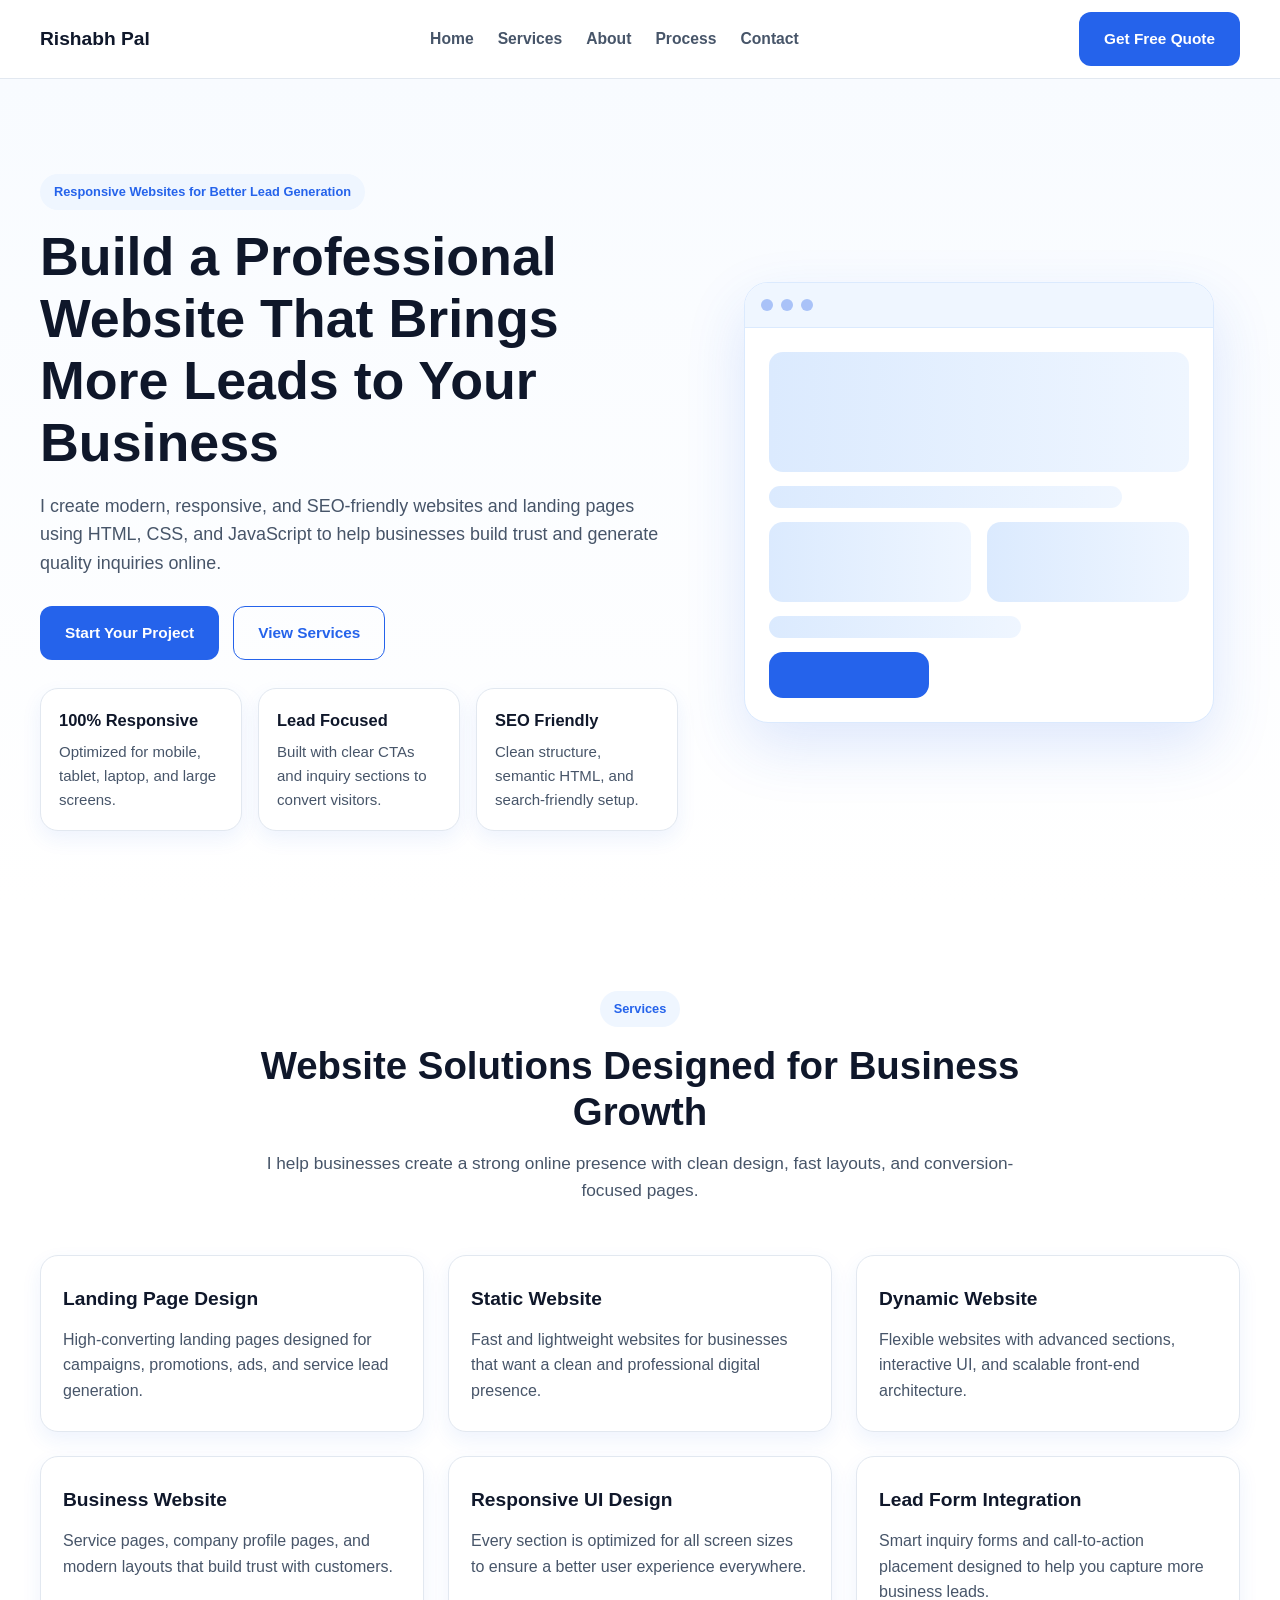
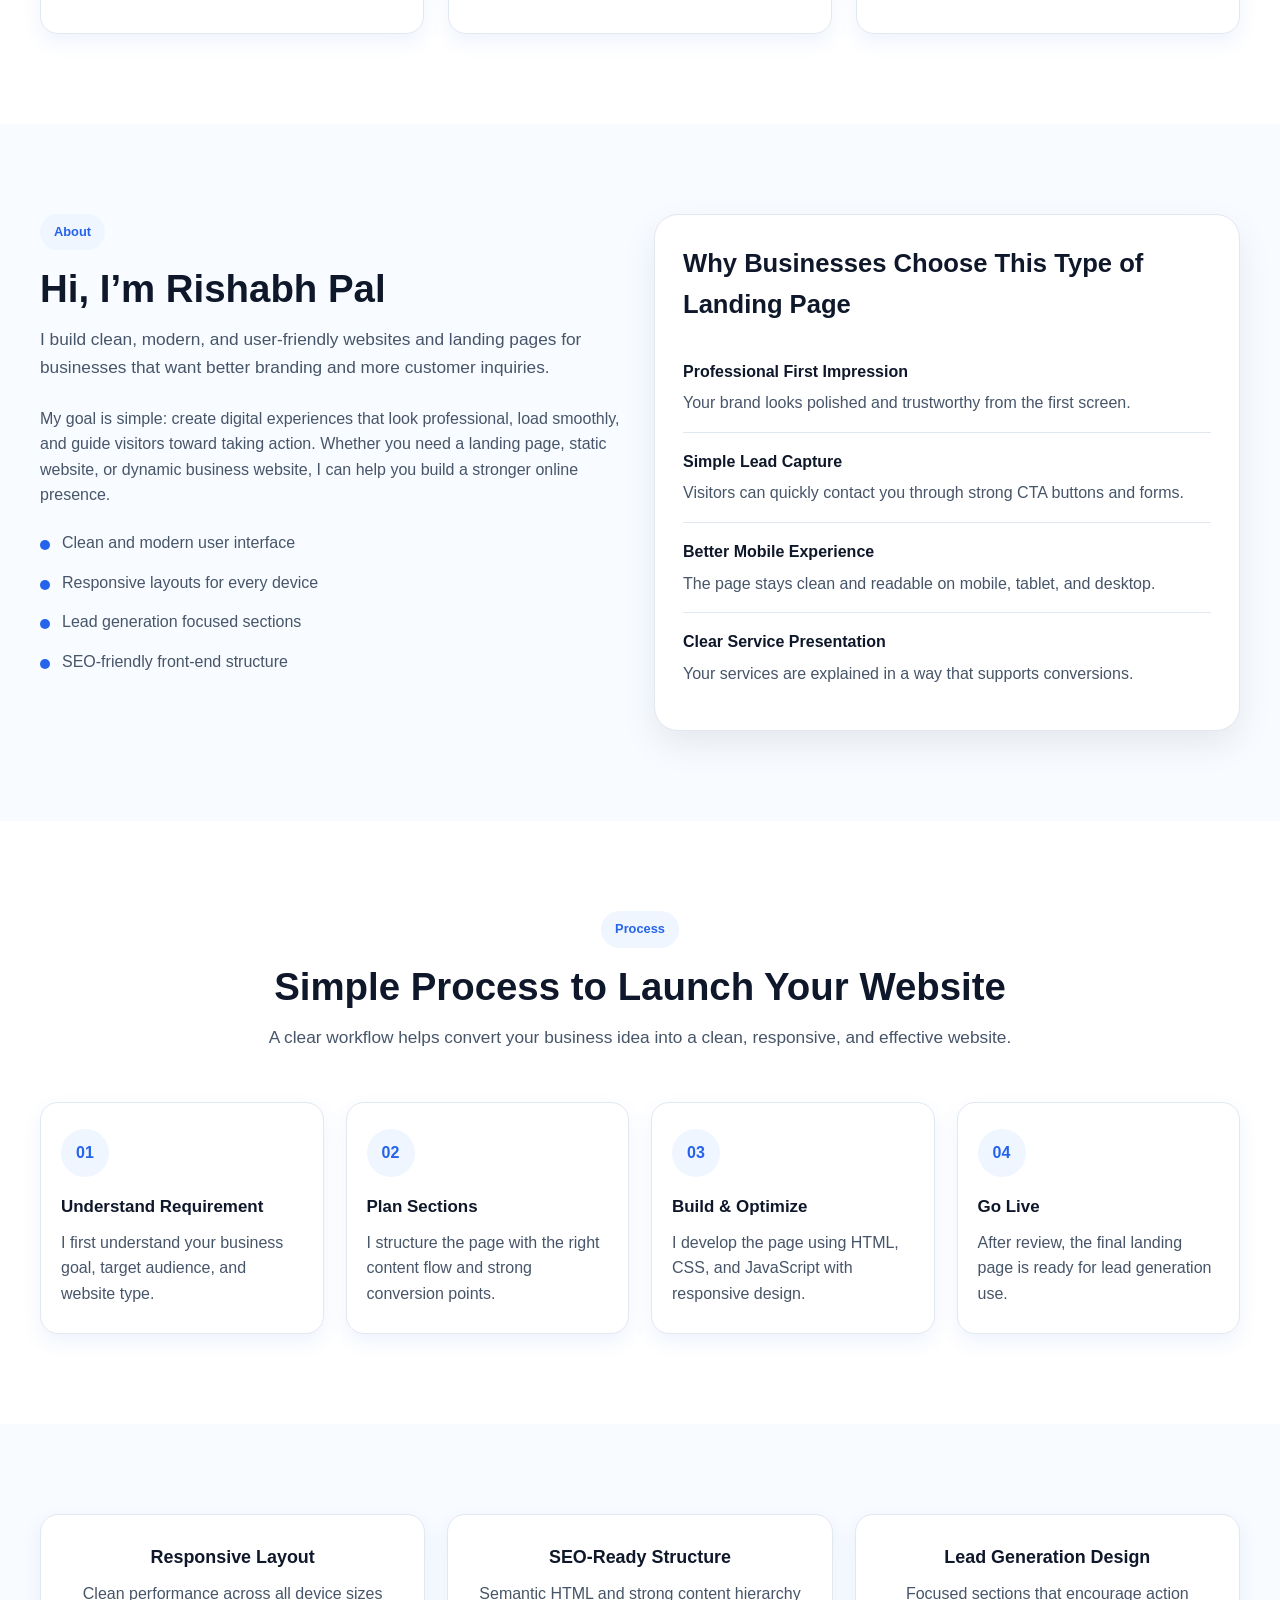
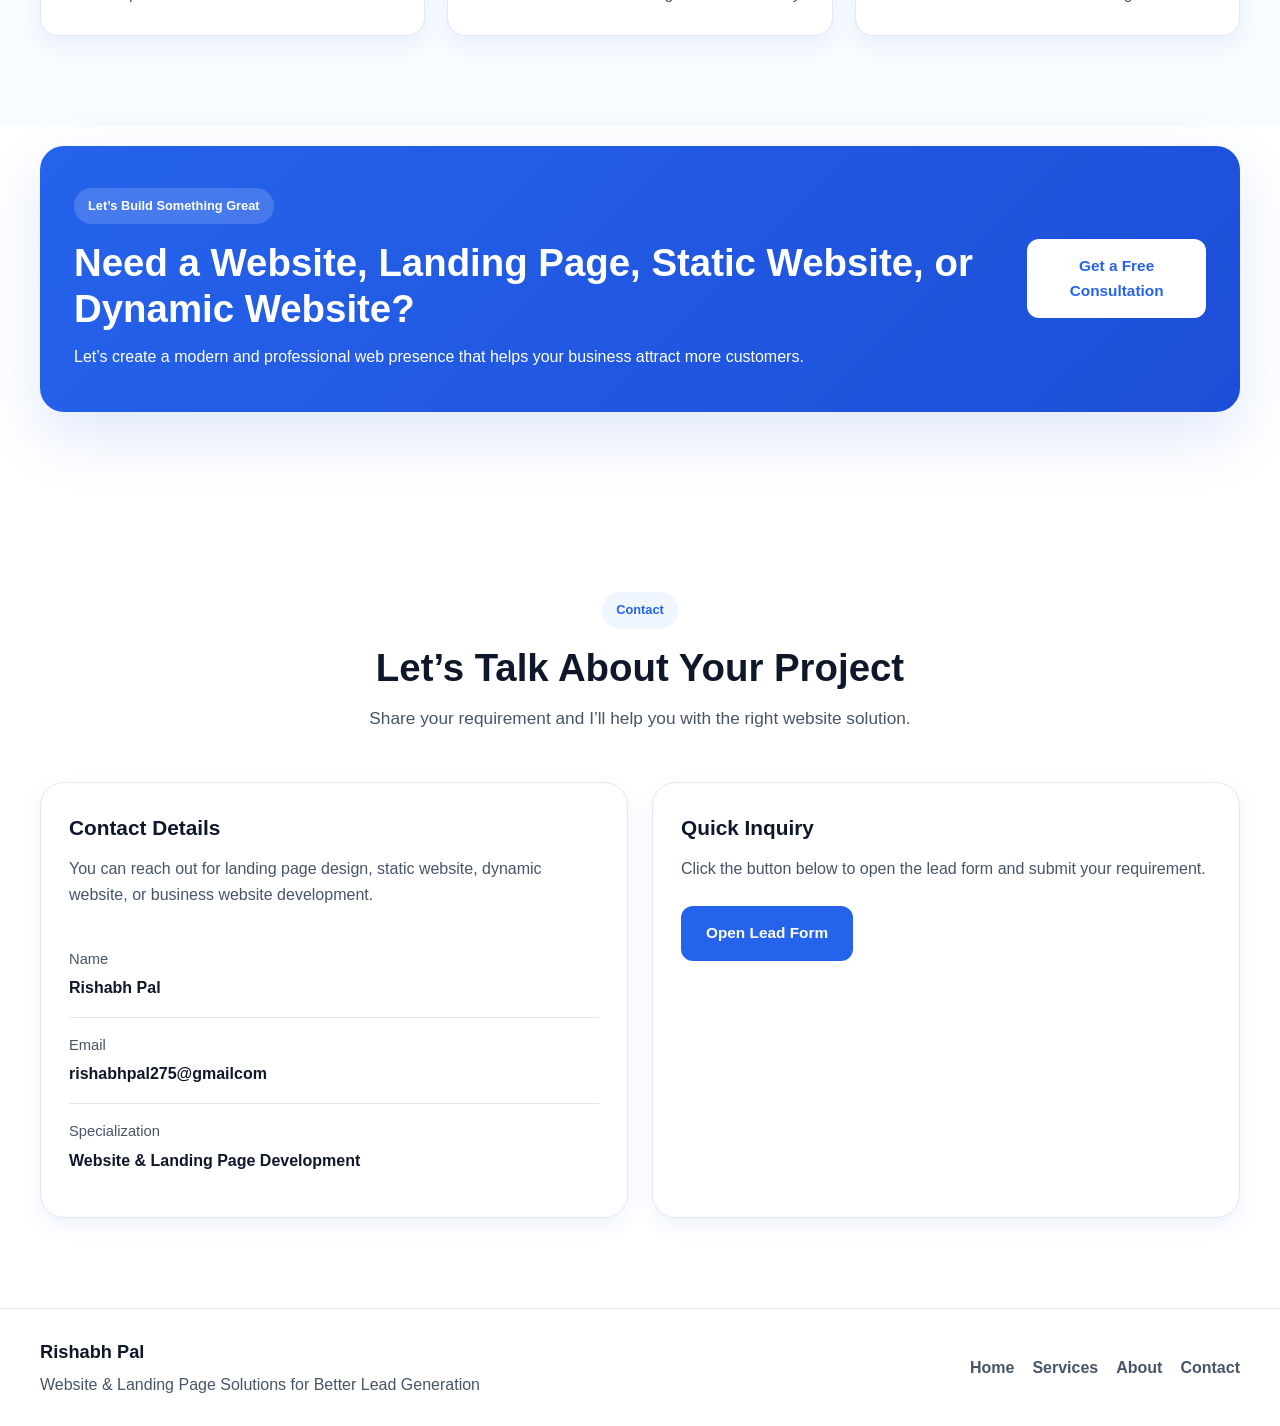
==== LandingPage/index.html @ ead4ecde "Add files via upload" ====
<!DOCTYPE html>
<html lang="en">
<head>
  <meta charset="UTF-8" />
  <meta
    name="viewport"
    content="width=device-width, initial-scale=1.0"
  />

  <title>Rishabh Pal | Website & Landing Page Development</title>

  <meta
    name="description"
    content="Rishabh Pal offers professional website development, landing page design, static websites, and dynamic websites for businesses looking to generate more leads online."
  />
  <meta
    name="keywords"
    content="Rishabh Pal, landing page developer, website developer, static website, dynamic website, lead generation website, HTML CSS JavaScript website"
  />
  <meta name="author" content="Rishabh Pal" />
  <meta name="robots" content="index, follow" />

  <meta property="og:title" content="Rishabh Pal | Website & Landing Page Development" />
  <meta
    property="og:description"
    content="Professional websites and lead generation landing pages built with responsive design and modern UI."
  />
  <meta property="og:type" content="website" />
  <meta property="og:image" content="assets/images/hero-pattern.png" />

  <link rel="canonical" href="https://example.com/" />
  <link rel="stylesheet" href="style.css" />
</head>
<body>
  <!-- Header -->
  <header class="site-header">
    <div class="container nav-wrapper">
      <a href="#home" class="logo">Rishabh Pal</a>

      <button
        class="mobile-toggle"
        id="mobileToggle"
        aria-label="Toggle navigation"
        aria-expanded="false"
        aria-controls="navMenu"
      >
        <span></span>
        <span></span>
        <span></span>
      </button>

      <nav class="nav-menu" id="navMenu">
        <a href="#home" class="nav-link">Home</a>
        <a href="#services" class="nav-link">Services</a>
        <a href="#about" class="nav-link">About</a>
        <a href="#process" class="nav-link">Process</a>
        <a href="#contact" class="nav-link">Contact</a>
        <button class="btn btn-primary mobile-cta open-modal-btn" type="button">
          Get Free Quote
        </button>
      </nav>

      <button class="btn btn-primary desktop-cta open-modal-btn" type="button">
        Get Free Quote
      </button>
    </div>
  </header>

  <main>
    <!-- Hero -->
    <section class="hero-section" id="home">
      <div class="container hero-grid">
        <div class="hero-content">
          <span class="section-badge">Responsive Websites for Better Lead Generation</span>
          <h1>
            Build a Professional Website That Brings More Leads to Your Business
          </h1>
          <p>
            I create modern, responsive, and SEO-friendly websites and landing pages
            using HTML, CSS, and JavaScript to help businesses build trust and
            generate quality inquiries online.
          </p>

          <div class="hero-actions">
            <button class="btn btn-primary open-modal-btn" type="button">
              Start Your Project
            </button>
            <a href="#services" class="btn btn-outline">View Services</a>
          </div>

          <div class="hero-points">
            <div class="hero-point-card">
              <h3>100% Responsive</h3>
              <p>Optimized for mobile, tablet, laptop, and large screens.</p>
            </div>
            <div class="hero-point-card">
              <h3>Lead Focused</h3>
              <p>Built with clear CTAs and inquiry sections to convert visitors.</p>
            </div>
            <div class="hero-point-card">
              <h3>SEO Friendly</h3>
              <p>Clean structure, semantic HTML, and search-friendly setup.</p>
            </div>
          </div>
        </div>

        <div class="hero-visual">
          <div class="mockup-card">
            <div class="mockup-top">
              <span></span>
              <span></span>
              <span></span>
            </div>
            <div class="mockup-body">
              <div class="mock-line large"></div>
              <div class="mock-line medium"></div>
              <div class="mock-grid">
                <div class="mock-box"></div>
                <div class="mock-box"></div>
              </div>
              <div class="mock-line small"></div>
              <div class="mock-button"></div>
            </div>
          </div>
        </div>
      </div>
    </section>

    <!-- Services -->
    <section class="section" id="services">
      <div class="container">
        <div class="section-heading">
          <span class="section-badge">Services</span>
          <h2>Website Solutions Designed for Business Growth</h2>
          <p>
            I help businesses create a strong online presence with clean design,
            fast layouts, and conversion-focused pages.
          </p>
        </div>

        <div class="card-grid services-grid">
          <article class="info-card">
            <h3>Landing Page Design</h3>
            <p>
              High-converting landing pages designed for campaigns, promotions,
              ads, and service lead generation.
            </p>
          </article>

          <article class="info-card">
            <h3>Static Website</h3>
            <p>
              Fast and lightweight websites for businesses that want a clean and
              professional digital presence.
            </p>
          </article>

          <article class="info-card">
            <h3>Dynamic Website</h3>
            <p>
              Flexible websites with advanced sections, interactive UI, and
              scalable front-end architecture.
            </p>
          </article>

          <article class="info-card">
            <h3>Business Website</h3>
            <p>
              Service pages, company profile pages, and modern layouts that build
              trust with customers.
            </p>
          </article>

          <article class="info-card">
            <h3>Responsive UI Design</h3>
            <p>
              Every section is optimized for all screen sizes to ensure a better
              user experience everywhere.
            </p>
          </article>

          <article class="info-card">
            <h3>Lead Form Integration</h3>
            <p>
              Smart inquiry forms and call-to-action placement designed to help
              you capture more business leads.
            </p>
          </article>
        </div>
      </div>
    </section>

    <!-- About -->
    <section class="section section-soft" id="about">
      <div class="container about-grid">
        <div class="about-content">
          <div class="section-heading left-align">
            <span class="section-badge">About</span>
            <h2>Hi, I’m Rishabh Pal</h2>
            <p>
              I build clean, modern, and user-friendly websites and landing pages
              for businesses that want better branding and more customer inquiries.
            </p>
          </div>

          <p class="about-text">
            My goal is simple: create digital experiences that look professional,
            load smoothly, and guide visitors toward taking action. Whether you
            need a landing page, static website, or dynamic business website,
            I can help you build a stronger online presence.
          </p>

          <ul class="about-list">
            <li>Clean and modern user interface</li>
            <li>Responsive layouts for every device</li>
            <li>Lead generation focused sections</li>
            <li>SEO-friendly front-end structure</li>
          </ul>
        </div>

        <div class="about-box">
          <h3>Why Businesses Choose This Type of Landing Page</h3>

          <div class="about-feature">
            <h4>Professional First Impression</h4>
            <p>Your brand looks polished and trustworthy from the first screen.</p>
          </div>

          <div class="about-feature">
            <h4>Simple Lead Capture</h4>
            <p>Visitors can quickly contact you through strong CTA buttons and forms.</p>
          </div>

          <div class="about-feature">
            <h4>Better Mobile Experience</h4>
            <p>The page stays clean and readable on mobile, tablet, and desktop.</p>
          </div>

          <div class="about-feature">
            <h4>Clear Service Presentation</h4>
            <p>Your services are explained in a way that supports conversions.</p>
          </div>
        </div>
      </div>
    </section>

    <!-- Process -->
    <section class="section" id="process">
      <div class="container">
        <div class="section-heading">
          <span class="section-badge">Process</span>
          <h2>Simple Process to Launch Your Website</h2>
          <p>
            A clear workflow helps convert your business idea into a clean,
            responsive, and effective website.
          </p>
        </div>

        <div class="process-grid">
          <article class="process-card">
            <span>01</span>
            <h3>Understand Requirement</h3>
            <p>I first understand your business goal, target audience, and website type.</p>
          </article>

          <article class="process-card">
            <span>02</span>
            <h3>Plan Sections</h3>
            <p>I structure the page with the right content flow and strong conversion points.</p>
          </article>

          <article class="process-card">
            <span>03</span>
            <h3>Build & Optimize</h3>
            <p>I develop the page using HTML, CSS, and JavaScript with responsive design.</p>
          </article>

          <article class="process-card">
            <span>04</span>
            <h3>Go Live</h3>
            <p>After review, the final landing page is ready for lead generation use.</p>
          </article>
        </div>
      </div>
    </section>

    <!-- Stats -->
    <section class="section section-soft">
      <div class="container">
        <div class="stats-grid">
          <div class="stat-box">
            <h3>Responsive Layout</h3>
            <p>Clean performance across all device sizes</p>
          </div>
          <div class="stat-box">
            <h3>SEO-Ready Structure</h3>
            <p>Semantic HTML and strong content hierarchy</p>
          </div>
          <div class="stat-box">
            <h3>Lead Generation Design</h3>
            <p>Focused sections that encourage action</p>
          </div>
        </div>
      </div>
    </section>

    <!-- CTA -->
    <section class="cta-section">
      <div class="container cta-box">
        <div class="cta-content">
          <span class="section-badge badge-light">Let’s Build Something Great</span>
          <h2>Need a Website, Landing Page, Static Website, or Dynamic Website?</h2>
          <p>
            Let’s create a modern and professional web presence that helps your
            business attract more customers.
          </p>
        </div>
        <button class="btn btn-light open-modal-btn" type="button">
          Get a Free Consultation
        </button>
      </div>
    </section>

    <!-- Contact -->
    <section class="section" id="contact">
      <div class="container">
        <div class="section-heading">
          <span class="section-badge">Contact</span>
          <h2>Let’s Talk About Your Project</h2>
          <p>
            Share your requirement and I’ll help you with the right website solution.
          </p>
        </div>

        <div class="contact-grid">
          <div class="contact-card">
            <h3>Contact Details</h3>
            <p>
              You can reach out for landing page design, static website, dynamic
              website, or business website development.
            </p>

            <div class="contact-item">
              <span>Name</span>
              <strong>Rishabh Pal</strong>
            </div>

            <div class="contact-item">
              <span>Email</span>
              <strong>rishabhpal275@gmailcom</strong>
            </div>

            <div class="contact-item">
              <span>Specialization</span>
              <strong>Website & Landing Page Development</strong>
            </div>
          </div>

          <div class="contact-card">
            <h3>Quick Inquiry</h3>
            <p>
              Click the button below to open the lead form and submit your requirement.
            </p>
            <button class="btn btn-primary open-modal-btn" type="button">
              Open Lead Form
            </button>
          </div>
        </div>
      </div>
    </section>
  </main>

  <!-- Footer -->
  <footer class="site-footer">
    <div class="container footer-wrapper">
      <div class="footer-left">
        <h3>Rishabh Pal</h3>
        <p>Website & Landing Page Solutions for Better Lead Generation</p>
      </div>

      <div class="footer-links">
        <a href="#home">Home</a>
        <a href="#services">Services</a>
        <a href="#about">About</a>
        <a href="#contact">Contact</a>
      </div>
    </div>
  </footer>

  <!-- Lead Form Modal -->
  <div class="modal-overlay" id="leadModal" aria-hidden="true">
    <div class="lead-modal" role="dialog" aria-modal="true" aria-labelledby="leadModalTitle">
      <button class="modal-close" id="closeModal" aria-label="Close modal">&times;</button>

      <div class="modal-header">
        <span class="section-badge">Free Quote</span>
        <h2 id="leadModalTitle">Tell Me About Your Requirement</h2>
        <p>
          Fill in the details below and I’ll get back with the right website solution.
        </p>
      </div>

      <form id="leadForm" class="lead-form" novalidate>
        <div class="form-group">
          <label for="fullName">Full Name</label>
          <input type="text" id="fullName" name="fullName" placeholder="Enter your full name" />
          <small class="error-text"></small>
        </div>

        <div class="form-group">
          <label for="email">Email Address</label>
          <input type="email" id="email" name="email" placeholder="Enter your email address" />
          <small class="error-text"></small>
        </div>

        <div class="form-group">
          <label for="phone">Phone Number</label>
          <input type="tel" id="phone" name="phone" placeholder="Enter your phone number" />
          <small class="error-text"></small>
        </div>

        <div class="form-group">
          <label for="serviceType">Select Service</label>
          <select id="serviceType" name="serviceType">
            <option value="">Choose a service</option>
            <option value="Landing Page">Landing Page</option>
            <option value="Static Website">Static Website</option>
            <option value="Dynamic Website">Dynamic Website</option>
          </select>
          <small class="error-text"></small>
        </div>

        <div class="form-group full-width">
          <label for="businessName">Business Name</label>
          <input type="text" id="businessName" name="businessName" placeholder="Enter your business name" />
          <small class="error-text"></small>
        </div>

        <div class="form-group full-width">
          <label for="message">Project Requirement</label>
          <textarea
            id="message"
            name="message"
            rows="5"
            placeholder="Write your project details here"
          ></textarea>
          <small class="error-text"></small>
        </div>

        <div class="form-group full-width">
          <button class="btn btn-primary submit-btn" type="submit">
            Submit Requirement
          </button>
        </div>

        <p class="success-message" id="successMessage"></p>
      </form>
    </div>
  </div>

  <script src="script.js"></script>
</body>
</html>
---- LandingPage/style.css ----
:root {
  --primary-color: #2563eb;
  --primary-dark: #1d4ed8;
  --primary-light: #eff6ff;
  --secondary-color: #0f172a;
  --text-color: #475569;
  --heading-color: #0f172a;
  --white-color: #ffffff;
  --border-color: #dbeafe;
  --soft-border: #e2e8f0;
  --light-bg: #f8fbff;
  --card-bg: #ffffff;
  --success-color: #16a34a;
  --danger-color: #dc2626;
  --shadow-sm: 0 8px 20px rgba(37, 99, 235, 0.08);
  --shadow-md: 0 14px 35px rgba(15, 23, 42, 0.08);
  --shadow-lg: 0 24px 60px rgba(37, 99, 235, 0.15);
  --radius-sm: 12px;
  --radius-md: 18px;
  --radius-lg: 24px;
  --container-width: 1200px;
  --transition: all 0.3s ease;
}

/* Reset */
* {
  margin: 0;
  padding: 0;
  box-sizing: border-box;
}

html {
  scroll-behavior: smooth;
}

body {
  font-family: Arial, sans-serif;
  background: var(--white-color);
  color: var(--text-color);
  line-height: 1.6;
}

img {
  display: block;
  max-width: 100%;
}

a {
  text-decoration: none;
}

button,
input,
select,
textarea {
  font: inherit;
}

button {
  border: none;
  background: none;
  cursor: pointer;
}

ul {
  list-style: none;
}

/* Global */
.container {
  width: min(100% - 32px, var(--container-width));
  margin: 0 auto;
}

.section {
  padding: 90px 0;
}

.section-soft {
  background: var(--light-bg);
}

.section-heading {
  max-width: 760px;
  text-align: center;
  margin: 0 auto 50px;
}

.section-heading.left-align {
  text-align: left;
  margin: 0 0 24px;
}

.section-badge {
  display: inline-block;
  padding: 8px 14px;
  border-radius: 999px;
  background: var(--primary-light);
  color: var(--primary-color);
  font-size: clamp(0.8rem, 1vw, 0.94rem);
  font-weight: 700;
  margin-bottom: 16px;
}

.badge-light {
  background: rgba(255, 255, 255, 0.16);
  color: var(--white-color);
}

.section-heading h2 {
  font-size: clamp(1.8rem, 3vw, 2.8rem);
  line-height: 1.2;
  color: var(--heading-color);
  margin-bottom: 14px;
}

.section-heading p {
  font-size: clamp(0.98rem, 1.4vw, 1.08rem);
}

.card-grid {
  display: grid;
  gap: 24px;
}

/* Buttons */
.btn {
  display: inline-flex;
  align-items: center;
  justify-content: center;
  min-height: 50px;
  padding: 14px 24px;
  border-radius: 12px;
  font-size: clamp(0.94rem, 1.2vw, 1rem);
  font-weight: 700;
  transition: var(--transition);
  border: 1px solid transparent;
}

.btn-primary {
  background: var(--primary-color);
  color: var(--white-color);
}

.btn-primary:hover {
  background: var(--primary-dark);
  transform: translateY(-2px);
}

.btn-outline {
  background: transparent;
  color: var(--primary-color);
  border-color: var(--primary-color);
}

.btn-outline:hover {
  background: var(--primary-light);
}

.btn-light {
  background: var(--white-color);
  color: var(--primary-color);
}

.btn-light:hover {
  transform: translateY(-2px);
}

/* Header */
.site-header {
  position: sticky;
  top: 0;
  z-index: 1000;
  background: rgba(255, 255, 255, 0.96);
  border-bottom: 1px solid var(--soft-border);
  backdrop-filter: blur(12px);
}

.nav-wrapper {
  min-height: 78px;
  display: flex;
  align-items: center;
  justify-content: space-between;
  gap: 18px;
}

.logo {
  font-size: clamp(1.12rem, 1.5vw, 1.34rem);
  font-weight: 800;
  color: var(--heading-color);
}

.nav-menu {
  display: flex;
  align-items: center;
  gap: 24px;
}

.nav-menu a {
  color: var(--text-color);
  font-size: 0.98rem;
  font-weight: 600;
  transition: var(--transition);
}

.nav-menu a:hover {
  color: var(--primary-color);
}

.mobile-toggle {
  display: none;
  width: 48px;
  height: 48px;
  border: 1px solid var(--soft-border);
  border-radius: 12px;
  background: var(--white-color);
  align-items: center;
  justify-content: center;
  flex-direction: column;
  gap: 5px;
}

.mobile-toggle span {
  width: 22px;
  height: 2.5px;
  background: var(--heading-color);
  border-radius: 999px;
  transition: var(--transition);
}

.mobile-toggle.active span:nth-child(1) {
  transform: translateY(7px) rotate(45deg);
}

.mobile-toggle.active span:nth-child(2) {
  opacity: 0;
}

.mobile-toggle.active span:nth-child(3) {
  transform: translateY(-8px) rotate(-45deg);
}

.mobile-cta {
  display: none;
}

.desktop-cta {
  display: inline-flex;
}

/* Hero */
.hero-section {
  padding: 95px 0 70px;
  background: linear-gradient(180deg, #f8fbff 0%, #ffffff 100%);
}

.hero-grid {
  display: grid;
  grid-template-columns: 1.1fr 0.9fr;
  gap: 40px;
  align-items: center;
}

.hero-content h1 {
  font-size: clamp(2rem, 4.2vw, 4rem);
  line-height: 1.15;
  color: var(--heading-color);
  margin-bottom: 18px;
}

.hero-content p {
  font-size: clamp(1rem, 1.5vw, 1.12rem);
  max-width: 640px;
  margin-bottom: 28px;
}

.hero-actions {
  display: flex;
  flex-wrap: wrap;
  gap: 14px;
  margin-bottom: 28px;
}

.hero-points {
  display: grid;
  grid-template-columns: repeat(3, 1fr);
  gap: 16px;
}

.hero-point-card {
  background: var(--card-bg);
  border: 1px solid var(--soft-border);
  border-radius: var(--radius-md);
  padding: 18px;
  box-shadow: var(--shadow-sm);
}

.hero-point-card h3 {
  color: var(--heading-color);
  font-size: 1.03rem;
  margin-bottom: 6px;
}

.hero-point-card p {
  margin-bottom: 0;
  font-size: 0.94rem;
}

.hero-visual {
  display: flex;
  justify-content: center;
}

.mockup-card {
  width: 100%;
  max-width: 470px;
  border-radius: var(--radius-lg);
  overflow: hidden;
  border: 1px solid var(--border-color);
  background: var(--white-color);
  box-shadow: var(--shadow-lg);
}

.mockup-top {
  display: flex;
  gap: 8px;
  padding: 16px;
  background: var(--primary-light);
  border-bottom: 1px solid var(--border-color);
}

.mockup-top span {
  width: 12px;
  height: 12px;
  border-radius: 50%;
  background: var(--primary-color);
  opacity: 0.35;
}

.mockup-body {
  padding: 24px;
}

.mock-line,
.mock-box,
.mock-button {
  border-radius: 14px;
  background: linear-gradient(90deg, #dbeafe 0%, #eff6ff 100%);
}

.mock-line {
  height: 22px;
  margin-bottom: 14px;
}

.mock-line.large {
  height: 120px;
}

.mock-line.medium {
  width: 84%;
}

.mock-line.small {
  width: 60%;
}

.mock-grid {
  display: grid;
  grid-template-columns: repeat(2, 1fr);
  gap: 16px;
  margin-bottom: 14px;
}

.mock-box {
  height: 80px;
}

.mock-button {
  width: 160px;
  height: 46px;
  background: var(--primary-color);
}

/* Cards */
.services-grid {
  grid-template-columns: repeat(3, 1fr);
}

.info-card {
  background: var(--card-bg);
  border: 1px solid var(--soft-border);
  border-radius: var(--radius-md);
  padding: 28px 22px;
  box-shadow: var(--shadow-sm);
  transition: var(--transition);
}

.info-card:hover {
  transform: translateY(-6px);
  box-shadow: var(--shadow-md);
}

.info-card h3 {
  color: var(--heading-color);
  font-size: clamp(1.08rem, 1.5vw, 1.25rem);
  margin-bottom: 12px;
}

.about-grid {
  display: grid;
  grid-template-columns: 1fr 1fr;
  gap: 28px;
  align-items: start;
}

.about-text {
  margin-bottom: 22px;
}

.about-list {
  display: grid;
  gap: 14px;
}

.about-list li {
  position: relative;
  padding-left: 22px;
}

.about-list li::before {
  content: "";
  position: absolute;
  left: 0;
  top: 10px;
  width: 10px;
  height: 10px;
  background: var(--primary-color);
  border-radius: 50%;
}

.about-box {
  background: var(--white-color);
  border: 1px solid var(--soft-border);
  border-radius: var(--radius-lg);
  padding: 28px;
  box-shadow: var(--shadow-md);
}

.about-box h3 {
  font-size: clamp(1.25rem, 2vw, 1.6rem);
  color: var(--heading-color);
  margin-bottom: 18px;
}

.about-feature {
  padding: 16px 0;
  border-bottom: 1px solid var(--soft-border);
}

.about-feature:last-child {
  border-bottom: none;
}

.about-feature h4 {
  color: var(--heading-color);
  font-size: 1rem;
  margin-bottom: 6px;
}

.process-grid {
  display: grid;
  grid-template-columns: repeat(4, 1fr);
  gap: 22px;
}

.process-card {
  background: var(--card-bg);
  border: 1px solid var(--soft-border);
  border-radius: var(--radius-md);
  padding: 26px 20px;
  box-shadow: var(--shadow-sm);
}

.process-card span {
  width: 48px;
  height: 48px;
  display: inline-flex;
  align-items: center;
  justify-content: center;
  background: var(--primary-light);
  color: var(--primary-color);
  border-radius: 50%;
  font-weight: 800;
  margin-bottom: 16px;
}

.process-card h3 {
  color: var(--heading-color);
  margin-bottom: 10px;
  font-size: 1.06rem;
}

.stats-grid {
  display: grid;
  grid-template-columns: repeat(3, 1fr);
  gap: 22px;
}

.stat-box {
  text-align: center;
  background: var(--white-color);
  border: 1px solid var(--soft-border);
  border-radius: var(--radius-md);
  padding: 28px 22px;
  box-shadow: var(--shadow-sm);
}

.stat-box h3 {
  color: var(--heading-color);
  margin-bottom: 10px;
  font-size: 1.12rem;
}

/* CTA */
.cta-section {
  padding: 20px 0 90px;
}

.cta-box {
  display: flex;
  align-items: center;
  justify-content: space-between;
  gap: 24px;
  padding: 42px 34px;
  border-radius: var(--radius-lg);
  background: linear-gradient(135deg, var(--primary-color), var(--primary-dark));
  color: var(--white-color);
  box-shadow: var(--shadow-lg);
}

.cta-content h2 {
  font-size: clamp(1.7rem, 3vw, 2.5rem);
  line-height: 1.2;
  margin-bottom: 12px;
}

/* Contact */
.contact-grid {
  display: grid;
  grid-template-columns: repeat(2, 1fr);
  gap: 24px;
}

.contact-card {
  background: var(--card-bg);
  border: 1px solid var(--soft-border);
  border-radius: var(--radius-lg);
  padding: 28px;
  box-shadow: var(--shadow-sm);
}

.contact-card h3 {
  color: var(--heading-color);
  font-size: 1.3rem;
  margin-bottom: 12px;
}

.contact-card > p {
  margin-bottom: 24px;
}

.contact-item {
  padding: 16px 0;
  border-bottom: 1px solid var(--soft-border);
}

.contact-item:last-child {
  border-bottom: none;
}

.contact-item span {
  display: block;
  font-size: 0.92rem;
  margin-bottom: 4px;
}

.contact-item strong {
  color: var(--heading-color);
  font-size: 1rem;
}

/* Footer */
.site-footer {
  padding: 28px 0;
  border-top: 1px solid var(--soft-border);
  background: var(--white-color);
}

.footer-wrapper {
  display: flex;
  justify-content: space-between;
  align-items: center;
  gap: 18px;
  flex-wrap: wrap;
}

.footer-left h3 {
  color: var(--heading-color);
  margin-bottom: 6px;
  font-size: 1.14rem;
}

.footer-links {
  display: flex;
  gap: 18px;
  flex-wrap: wrap;
}

.footer-links a {
  color: var(--text-color);
  font-weight: 600;
}

.footer-links a:hover {
  color: var(--primary-color);
}

/* Modal */
.modal-overlay {
  position: fixed;
  inset: 0;
  background: rgba(15, 23, 42, 0.65);
  display: flex;
  align-items: center;
  justify-content: center;
  padding: 20px;
  opacity: 0;
  visibility: hidden;
  transition: var(--transition);
  z-index: 2000;
}

.modal-overlay.show {
  opacity: 1;
  visibility: visible;
}

.lead-modal {
  width: min(100%, 760px);
  max-height: 92vh;
  overflow-y: auto;
  background: var(--white-color);
  border-radius: 24px;
  padding: 28px;
  position: relative;
  box-shadow: var(--shadow-lg);
  transform: translateY(25px);
  transition: var(--transition);
}

.modal-overlay.show .lead-modal {
  transform: translateY(0);
}

.modal-close {
  position: absolute;
  top: 14px;
  right: 14px;
  width: 42px;
  height: 42px;
  border-radius: 50%;
  background: var(--primary-light);
  color: var(--heading-color);
  font-size: 1.6rem;
  line-height: 1;
}

.modal-header {
  margin-bottom: 18px;
}

.modal-header h2 {
  color: var(--heading-color);
  font-size: clamp(1.5rem, 3vw, 2rem);
  margin-bottom: 10px;
}

.lead-form {
  display: grid;
  grid-template-columns: repeat(2, 1fr);
  gap: 18px;
}

.form-group {
  display: flex;
  flex-direction: column;
}

.form-group.full-width {
  grid-column: 1 / -1;
}

.form-group label {
  font-size: 0.95rem;
  font-weight: 700;
  color: var(--heading-color);
  margin-bottom: 8px;
}

.form-group input,
.form-group select,
.form-group textarea {
  width: 100%;
  border: 1px solid var(--soft-border);
  border-radius: 12px;
  padding: 14px 16px;
  background: var(--white-color);
  color: var(--text-color);
  transition: var(--transition);
}

.form-group input:focus,
.form-group select:focus,
.form-group textarea:focus {
  outline: none;
  border-color: var(--primary-color);
  box-shadow: 0 0 0 4px rgba(37, 99, 235, 0.1);
}

.form-group textarea {
  min-height: 140px;
  resize: vertical;
}

.form-group.error input,
.form-group.error select,
.form-group.error textarea {
  border-color: var(--danger-color);
  box-shadow: 0 0 0 4px rgba(220, 38, 38, 0.08);
}

.error-text {
  min-height: 18px;
  color: var(--danger-color);
  font-size: 0.84rem;
  margin-top: 6px;
}

.success-message {
  grid-column: 1 / -1;
  margin-top: 4px;
  color: var(--success-color);
  font-weight: 700;
  display: none;
}

.success-message.show {
  display: block;
}

/* Scroll lock */
.body-lock {
  overflow: hidden;
}

/* Responsive */
@media (max-width: 1024px) {
  .hero-grid,
  .about-grid,
  .contact-grid {
    grid-template-columns: 1fr;
  }

  .services-grid {
    grid-template-columns: repeat(2, 1fr);
  }

  .process-grid {
    grid-template-columns: repeat(2, 1fr);
  }

  .hero-points,
  .stats-grid {
    grid-template-columns: repeat(3, 1fr);
  }

  .cta-box {
    flex-direction: column;
    align-items: flex-start;
  }
}

@media (max-width: 768px) {
  .section {
    padding: 72px 0;
  }

  .nav-wrapper {
    min-height: 74px;
    position: relative;
  }

  .mobile-toggle {
    display: inline-flex;
  }

  .desktop-cta {
    display: none;
  }

  .mobile-cta {
    display: inline-flex;
    width: 100%;
    margin-top: 8px;
  }

  .nav-menu {
    position: absolute;
    top: calc(100% + 10px);
    left: 0;
    width: 100%;
    background: var(--white-color);
    border: 1px solid var(--soft-border);
    border-radius: 18px;
    box-shadow: var(--shadow-md);
    flex-direction: column;
    align-items: stretch;
    gap: 10px;
    padding: 18px;
    opacity: 0;
    visibility: hidden;
    transform: translateY(-12px);
    transition: var(--transition);
  }

  .nav-menu.active {
    opacity: 1;
    visibility: visible;
    transform: translateY(0);
  }

  .nav-menu a {
    padding: 12px 10px;
    border-radius: 10px;
  }

  .nav-menu a:hover {
    background: var(--primary-light);
  }

  .hero-section {
    padding: 76px 0 54px;
  }

  .hero-actions {
    flex-direction: column;
    align-items: stretch;
  }

  .hero-actions .btn {
    width: 100%;
  }

  .hero-points,
  .services-grid,
  .process-grid,
  .stats-grid,
  .lead-form {
    grid-template-columns: 1fr;
  }

  .contact-card,
  .about-box,
  .lead-modal {
    padding: 22px;
  }
}

@media (max-width: 480px) {
  .container {
    width: min(100% - 20px, var(--container-width));
  }

  .section {
    padding: 60px 0;
  }

  .hero-content h1 {
    font-size: clamp(1.8rem, 8vw, 2.4rem);
  }

  .section-heading h2,
  .cta-content h2,
  .modal-header h2 {
    font-size: clamp(1.45rem, 7vw, 1.95rem);
  }

  .btn {
    width: 100%;
    padding: 13px 18px;
  }

  .info-card,
  .process-card,
  .stat-box,
  .contact-card,
  .hero-point-card {
    padding: 20px 16px;
  }

  .mockup-body {
    padding: 18px;
  }

  .lead-modal {
    padding: 18px;
    border-radius: 20px;
  }
}
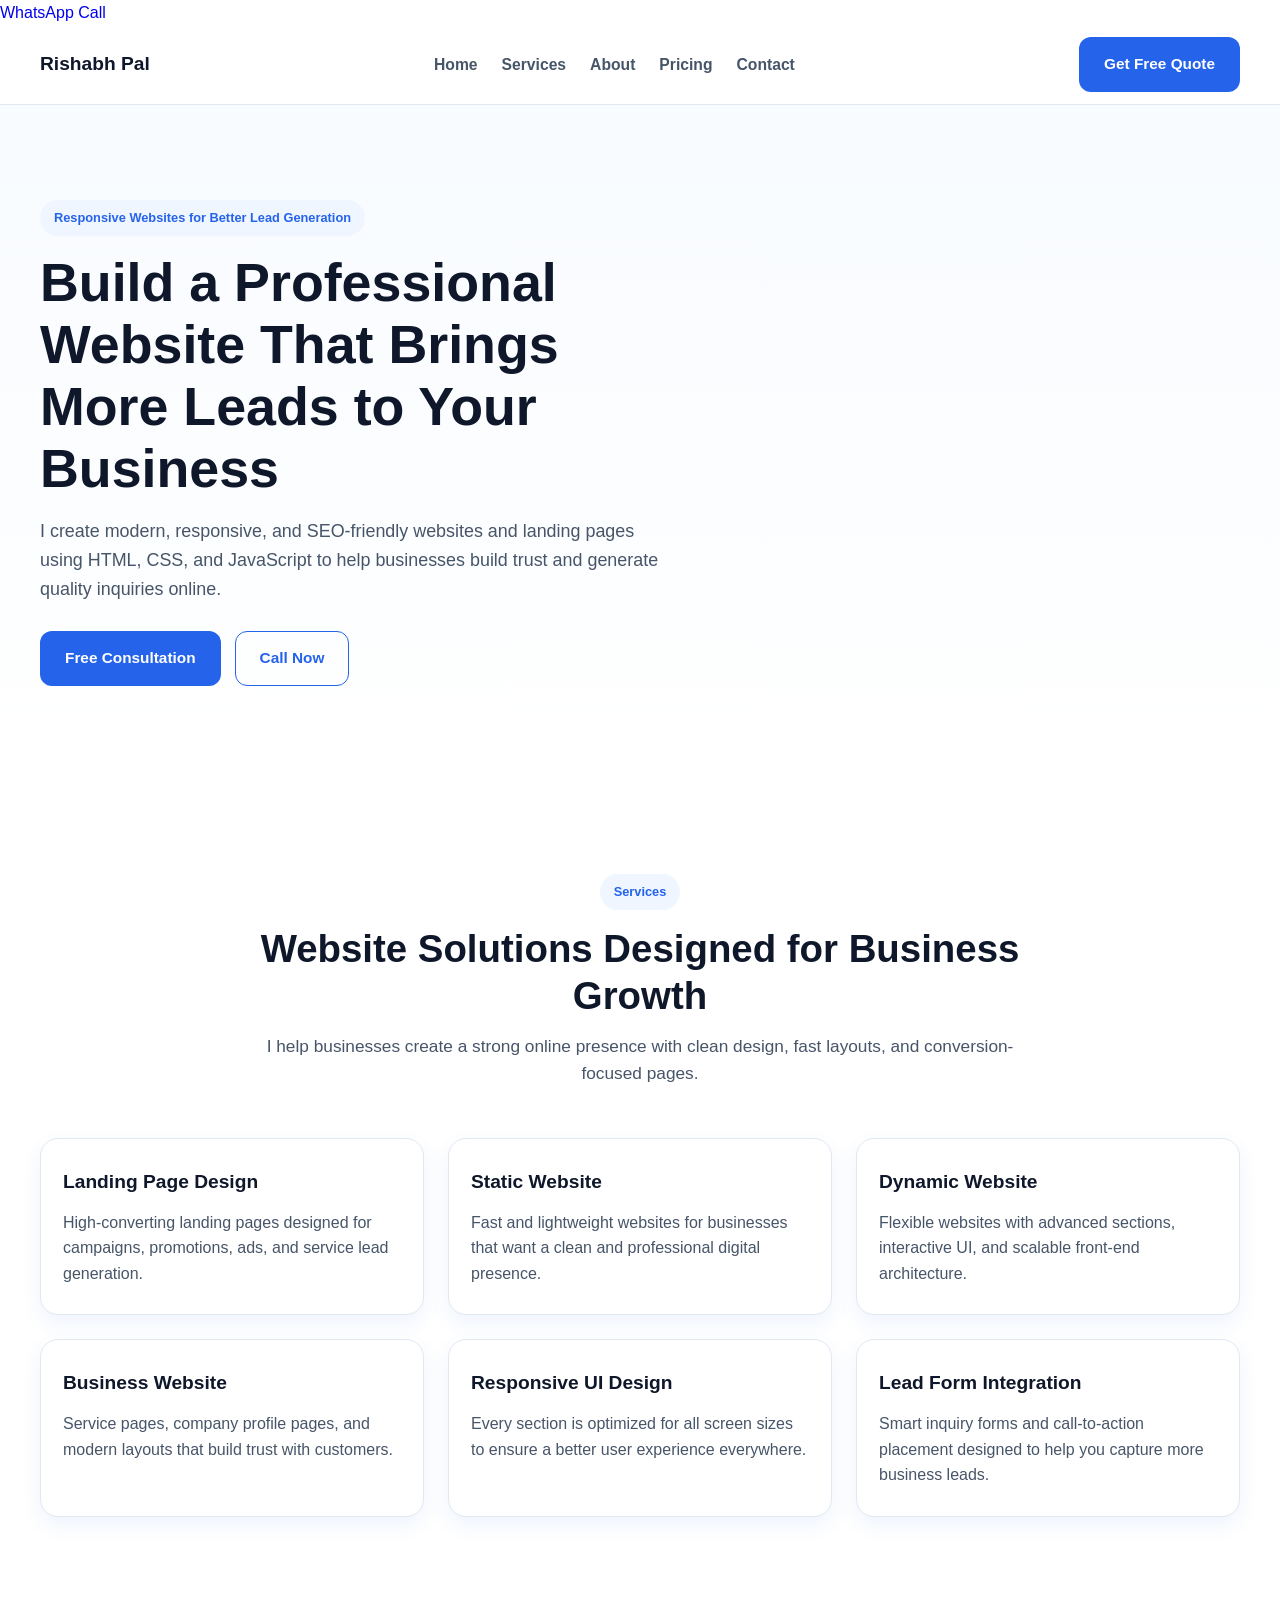
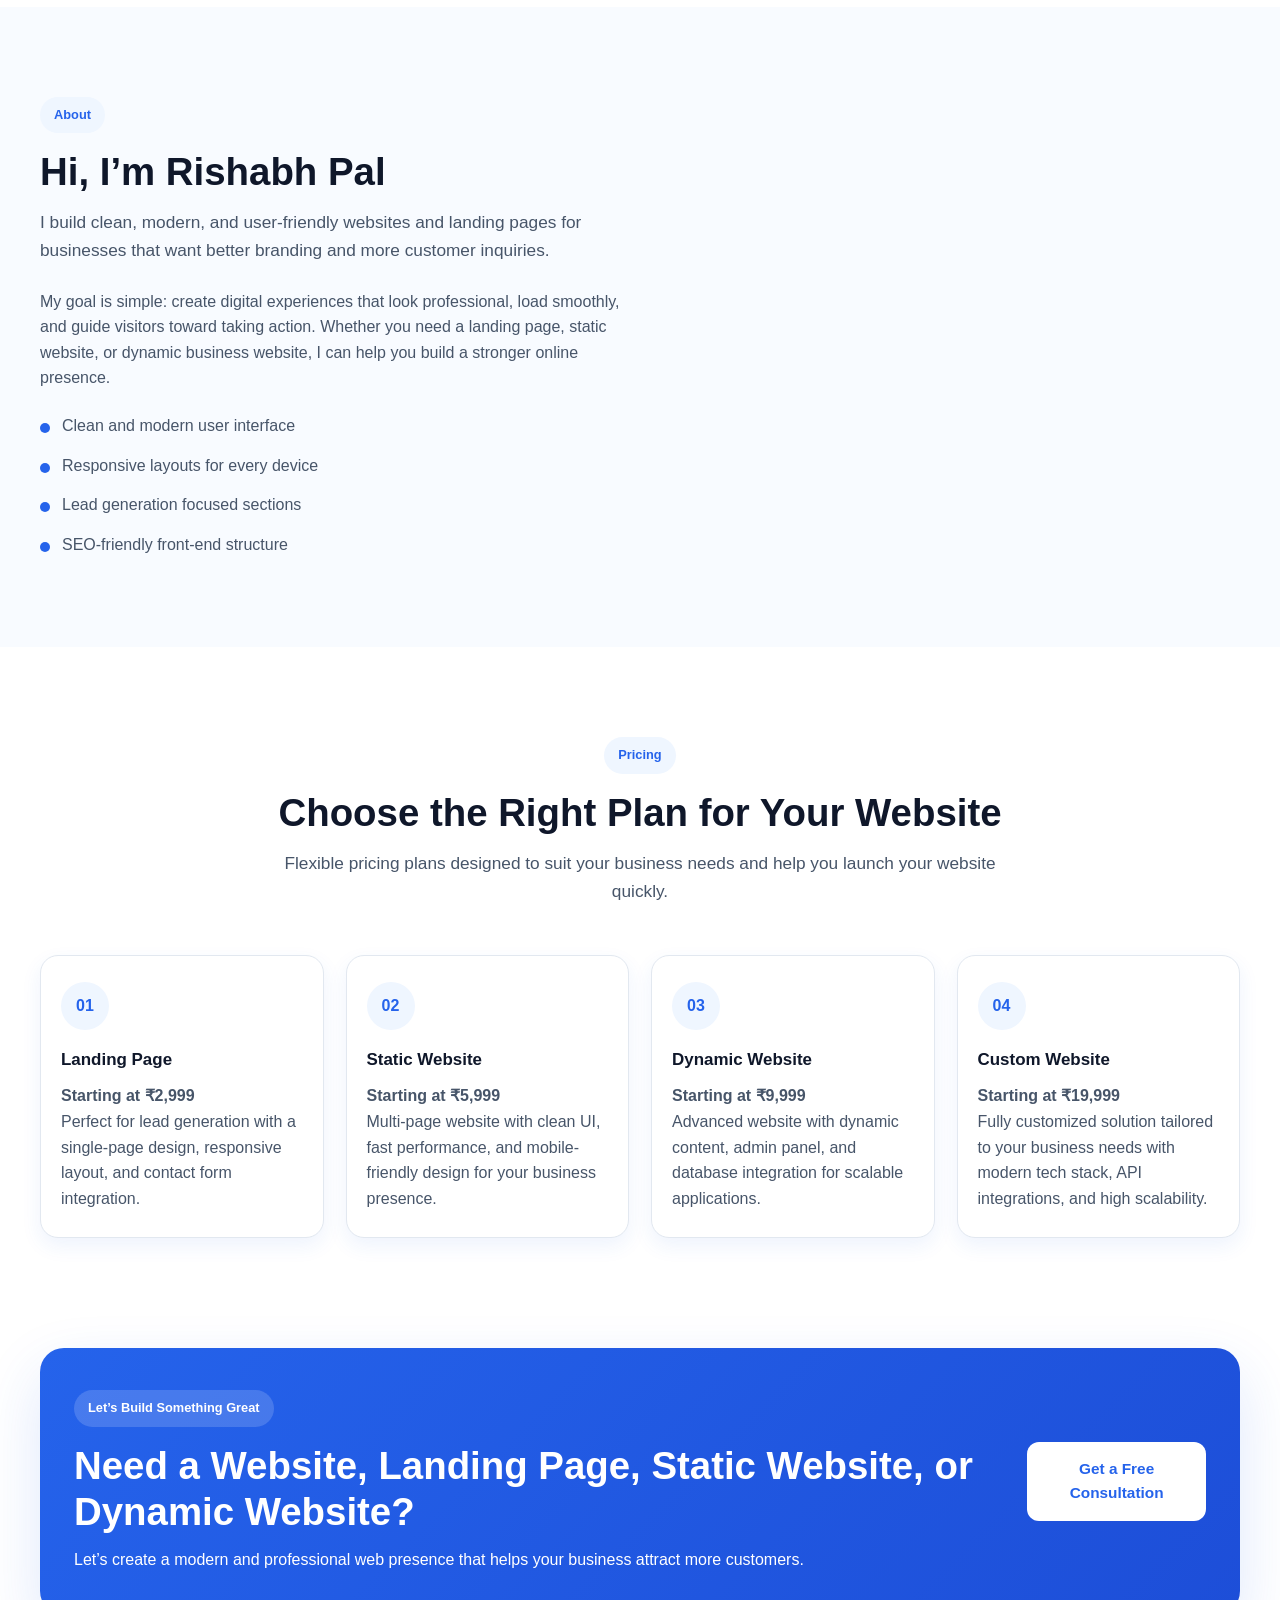
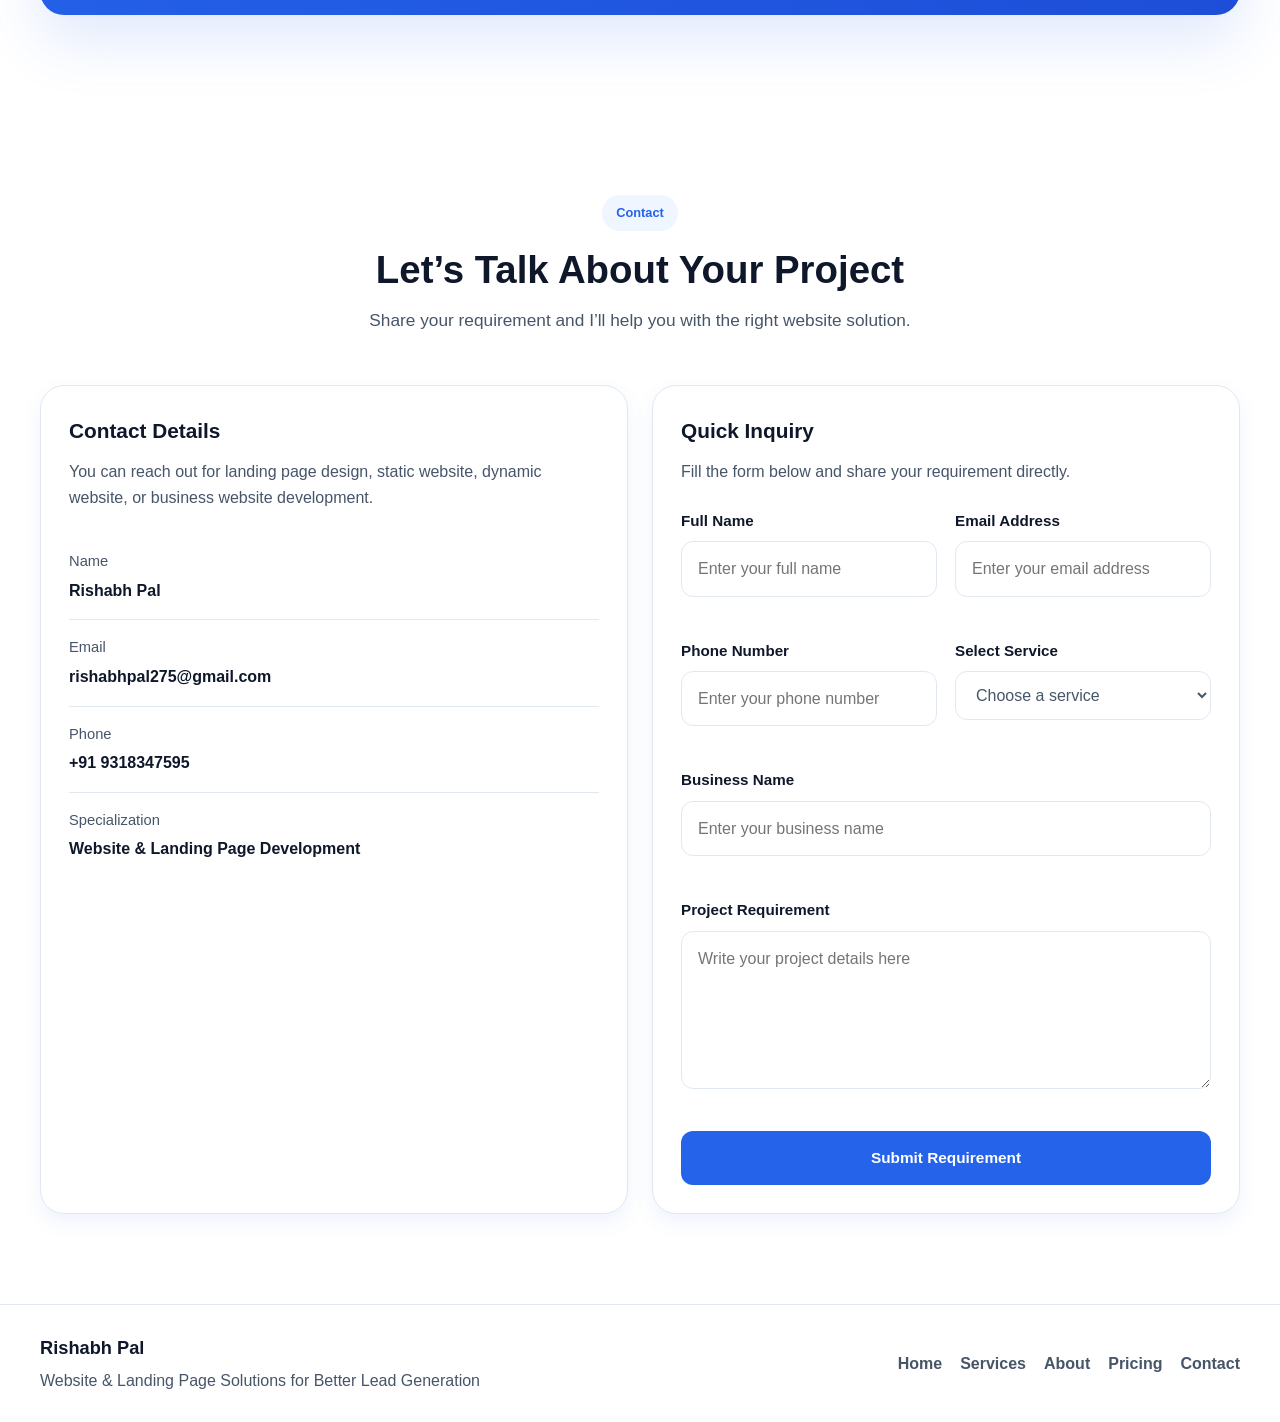
==== commit 1c9a4bb6: "Update index.html" ====
--- a/LandingPage/index.html
+++ b/LandingPage/index.html
@@ -32,6 +32,16 @@
   <link rel="stylesheet" href="style.css" />
 </head>
 <body>
+  <!-- Floating Contact Buttons -->
+  <div class="floating-contact">
+    <a href="https://wa.me/919318347595" class="floating-btn whatsapp-btn" target="_blank" rel="noopener">
+      WhatsApp
+    </a>
+    <a href="tel:+919318347595" class="floating-btn call-btn">
+      Call
+    </a>
+  </div>
+
   <!-- Header -->
   <header class="site-header">
     <div class="container nav-wrapper">
@@ -53,7 +63,7 @@
         <a href="#home" class="nav-link">Home</a>
         <a href="#services" class="nav-link">Services</a>
         <a href="#about" class="nav-link">About</a>
-        <a href="#process" class="nav-link">Process</a>
+        <a href="#pricing" class="nav-link">Pricing</a>
         <a href="#contact" class="nav-link">Contact</a>
         <button class="btn btn-primary mobile-cta open-modal-btn" type="button">
           Get Free Quote
@@ -83,44 +93,9 @@
 
           <div class="hero-actions">
             <button class="btn btn-primary open-modal-btn" type="button">
-              Start Your Project
+              Free Consultation
             </button>
-            <a href="#services" class="btn btn-outline">View Services</a>
-          </div>
-
-          <div class="hero-points">
-            <div class="hero-point-card">
-              <h3>100% Responsive</h3>
-              <p>Optimized for mobile, tablet, laptop, and large screens.</p>
-            </div>
-            <div class="hero-point-card">
-              <h3>Lead Focused</h3>
-              <p>Built with clear CTAs and inquiry sections to convert visitors.</p>
-            </div>
-            <div class="hero-point-card">
-              <h3>SEO Friendly</h3>
-              <p>Clean structure, semantic HTML, and search-friendly setup.</p>
-            </div>
-          </div>
-        </div>
-
-        <div class="hero-visual">
-          <div class="mockup-card">
-            <div class="mockup-top">
-              <span></span>
-              <span></span>
-              <span></span>
-            </div>
-            <div class="mockup-body">
-              <div class="mock-line large"></div>
-              <div class="mock-line medium"></div>
-              <div class="mock-grid">
-                <div class="mock-box"></div>
-                <div class="mock-box"></div>
-              </div>
-              <div class="mock-line small"></div>
-              <div class="mock-button"></div>
-            </div>
+            <a href="tel:+919318347595" class="btn btn-outline">Call Now</a>
           </div>
         </div>
       </div>
@@ -217,89 +192,60 @@
             <li>SEO-friendly front-end structure</li>
           </ul>
         </div>
-
-        <div class="about-box">
-          <h3>Why Businesses Choose This Type of Landing Page</h3>
-
-          <div class="about-feature">
-            <h4>Professional First Impression</h4>
-            <p>Your brand looks polished and trustworthy from the first screen.</p>
-          </div>
-
-          <div class="about-feature">
-            <h4>Simple Lead Capture</h4>
-            <p>Visitors can quickly contact you through strong CTA buttons and forms.</p>
-          </div>
-
-          <div class="about-feature">
-            <h4>Better Mobile Experience</h4>
-            <p>The page stays clean and readable on mobile, tablet, and desktop.</p>
-          </div>
-
-          <div class="about-feature">
-            <h4>Clear Service Presentation</h4>
-            <p>Your services are explained in a way that supports conversions.</p>
-          </div>
-        </div>
-      </div>
-    </section>
-
-    <!-- Process -->
-    <section class="section" id="process">
+      </div>
+    </section>
+
+    <!-- Pricing -->
+    <section class="section" id="pricing">
       <div class="container">
         <div class="section-heading">
-          <span class="section-badge">Process</span>
-          <h2>Simple Process to Launch Your Website</h2>
+          <span class="section-badge">Pricing</span>
+          <h2>Choose the Right Plan for Your Website</h2>
           <p>
-            A clear workflow helps convert your business idea into a clean,
-            responsive, and effective website.
+            Flexible pricing plans designed to suit your business needs and help you launch your website quickly.
           </p>
         </div>
 
         <div class="process-grid">
           <article class="process-card">
             <span>01</span>
-            <h3>Understand Requirement</h3>
-            <p>I first understand your business goal, target audience, and website type.</p>
+            <h3>Landing Page</h3>
+            <p><strong>Starting at ₹2,999</strong></p>
+            <p>
+              Perfect for lead generation with a single-page design, responsive layout,
+              and contact form integration.
+            </p>
           </article>
 
           <article class="process-card">
             <span>02</span>
-            <h3>Plan Sections</h3>
-            <p>I structure the page with the right content flow and strong conversion points.</p>
+            <h3>Static Website</h3>
+            <p><strong>Starting at ₹5,999</strong></p>
+            <p>
+              Multi-page website with clean UI, fast performance, and mobile-friendly design
+              for your business presence.
+            </p>
           </article>
 
           <article class="process-card">
             <span>03</span>
-            <h3>Build & Optimize</h3>
-            <p>I develop the page using HTML, CSS, and JavaScript with responsive design.</p>
+            <h3>Dynamic Website</h3>
+            <p><strong>Starting at ₹9,999</strong></p>
+            <p>
+              Advanced website with dynamic content, admin panel, and database integration
+              for scalable applications.
+            </p>
           </article>
 
           <article class="process-card">
             <span>04</span>
-            <h3>Go Live</h3>
-            <p>After review, the final landing page is ready for lead generation use.</p>
-          </article>
-        </div>
-      </div>
-    </section>
-
-    <!-- Stats -->
-    <section class="section section-soft">
-      <div class="container">
-        <div class="stats-grid">
-          <div class="stat-box">
-            <h3>Responsive Layout</h3>
-            <p>Clean performance across all device sizes</p>
-          </div>
-          <div class="stat-box">
-            <h3>SEO-Ready Structure</h3>
-            <p>Semantic HTML and strong content hierarchy</p>
-          </div>
-          <div class="stat-box">
-            <h3>Lead Generation Design</h3>
-            <p>Focused sections that encourage action</p>
-          </div>
+            <h3>Custom Website</h3>
+            <p><strong>Starting at ₹19,999</strong></p>
+            <p>
+              Fully customized solution tailored to your business needs with modern tech stack,
+              API integrations, and high scalability.
+            </p>
+          </article>
         </div>
       </div>
     </section>
@@ -347,7 +293,12 @@
 
             <div class="contact-item">
               <span>Email</span>
-              <strong>rishabhpal275@gmailcom</strong>
+              <strong>rishabhpal275@gmail.com</strong>
+            </div>
+
+            <div class="contact-item">
+              <span>Phone</span>
+              <strong>+91 9318347595</strong>
             </div>
 
             <div class="contact-item">
@@ -359,11 +310,66 @@
           <div class="contact-card">
             <h3>Quick Inquiry</h3>
             <p>
-              Click the button below to open the lead form and submit your requirement.
-            </p>
-            <button class="btn btn-primary open-modal-btn" type="button">
-              Open Lead Form
-            </button>
+              Fill the form below and share your requirement directly.
+            </p>
+
+            <!-- Bottom form visible by default -->
+            <form id="contactForm" class="lead-form inline-contact-form" novalidate>
+              <div class="form-group">
+                <label for="contactFullName">Full Name</label>
+                <input type="text" id="contactFullName" name="contactFullName" placeholder="Enter your full name" />
+                <small class="error-text"></small>
+              </div>
+
+              <div class="form-group">
+                <label for="contactEmail">Email Address</label>
+                <input type="email" id="contactEmail" name="contactEmail" placeholder="Enter your email address" />
+                <small class="error-text"></small>
+              </div>
+
+              <div class="form-group">
+                <label for="contactPhone">Phone Number</label>
+                <input type="tel" id="contactPhone" name="contactPhone" placeholder="Enter your phone number" />
+                <small class="error-text"></small>
+              </div>
+
+              <div class="form-group">
+                <label for="contactServiceType">Select Service</label>
+                <select id="contactServiceType" name="contactServiceType">
+                  <option value="">Choose a service</option>
+                  <option value="Landing Page">Landing Page</option>
+                  <option value="Static Website">Static Website</option>
+                  <option value="Dynamic Website">Dynamic Website</option>
+                  <option value="Custom Website">Custom Website</option>
+                </select>
+                <small class="error-text"></small>
+              </div>
+
+              <div class="form-group full-width">
+                <label for="contactBusinessName">Business Name</label>
+                <input type="text" id="contactBusinessName" name="contactBusinessName" placeholder="Enter your business name" />
+                <small class="error-text"></small>
+              </div>
+
+              <div class="form-group full-width">
+                <label for="contactMessage">Project Requirement</label>
+                <textarea
+                  id="contactMessage"
+                  name="contactMessage"
+                  rows="5"
+                  placeholder="Write your project details here"
+                ></textarea>
+                <small class="error-text"></small>
+              </div>
+
+              <div class="form-group full-width">
+                <button class="btn btn-primary submit-btn" type="submit">
+                  Submit Requirement
+                </button>
+              </div>
+
+              <p class="success-message" id="contactSuccessMessage"></p>
+            </form>
           </div>
         </div>
       </div>
@@ -382,6 +388,7 @@
         <a href="#home">Home</a>
         <a href="#services">Services</a>
         <a href="#about">About</a>
+        <a href="#pricing">Pricing</a>
         <a href="#contact">Contact</a>
       </div>
     </div>
@@ -426,6 +433,7 @@
             <option value="Landing Page">Landing Page</option>
             <option value="Static Website">Static Website</option>
             <option value="Dynamic Website">Dynamic Website</option>
+            <option value="Custom Website">Custom Website</option>
           </select>
           <small class="error-text"></small>
         </div>
@@ -460,4 +468,4 @@
 
   <script src="script.js"></script>
 </body>
-</html>+</html>
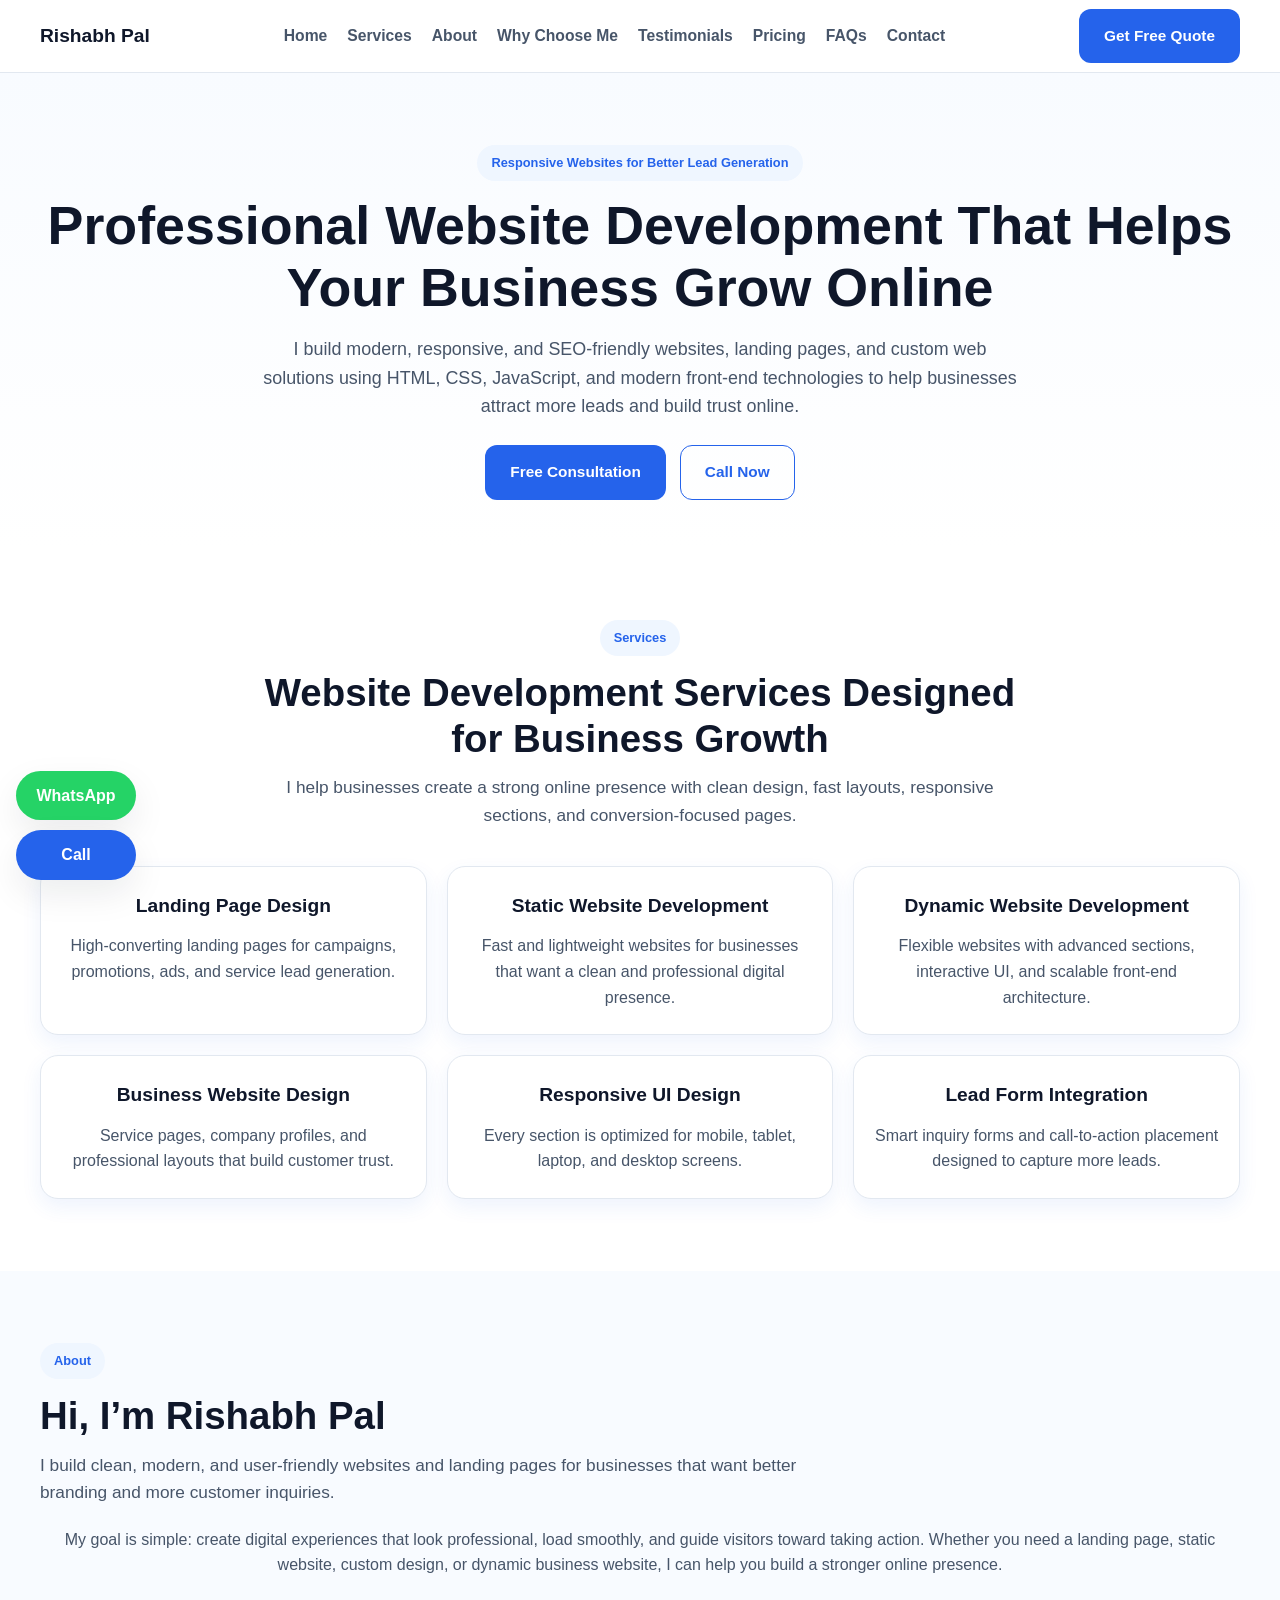
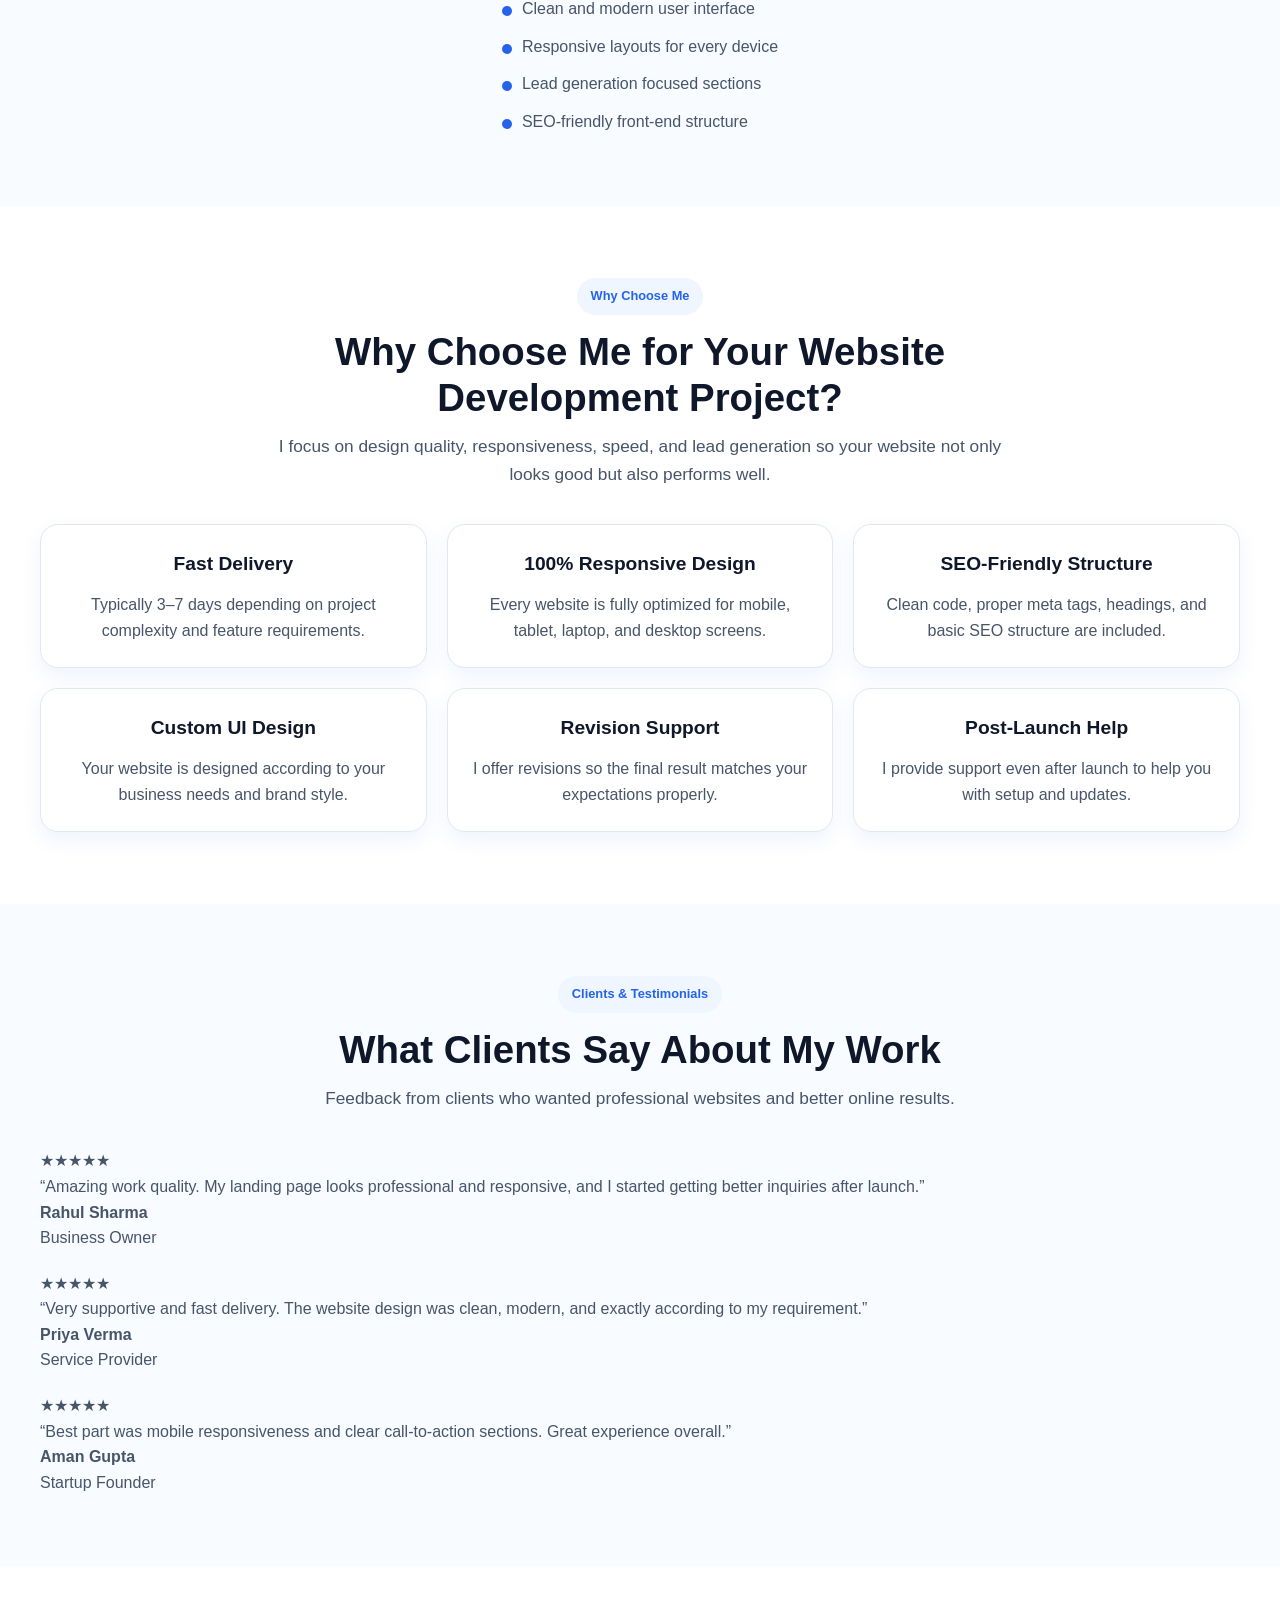
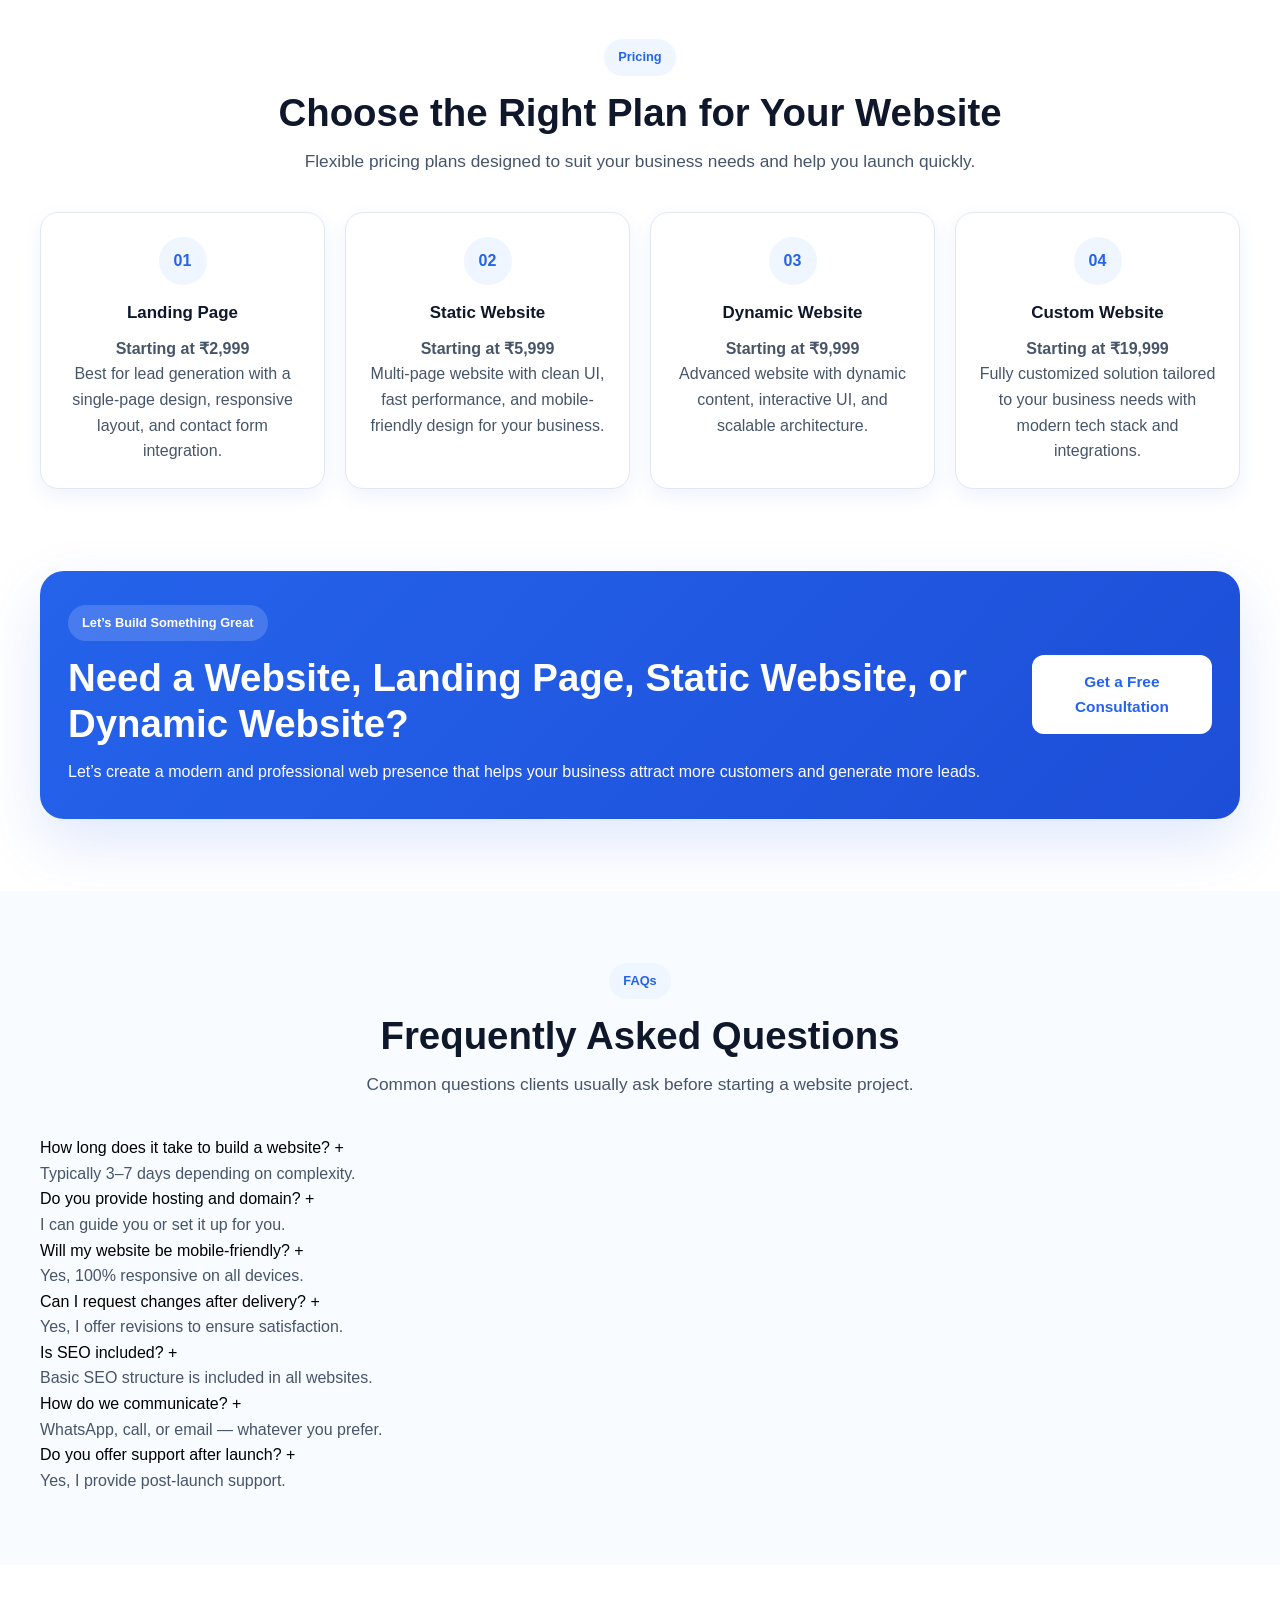
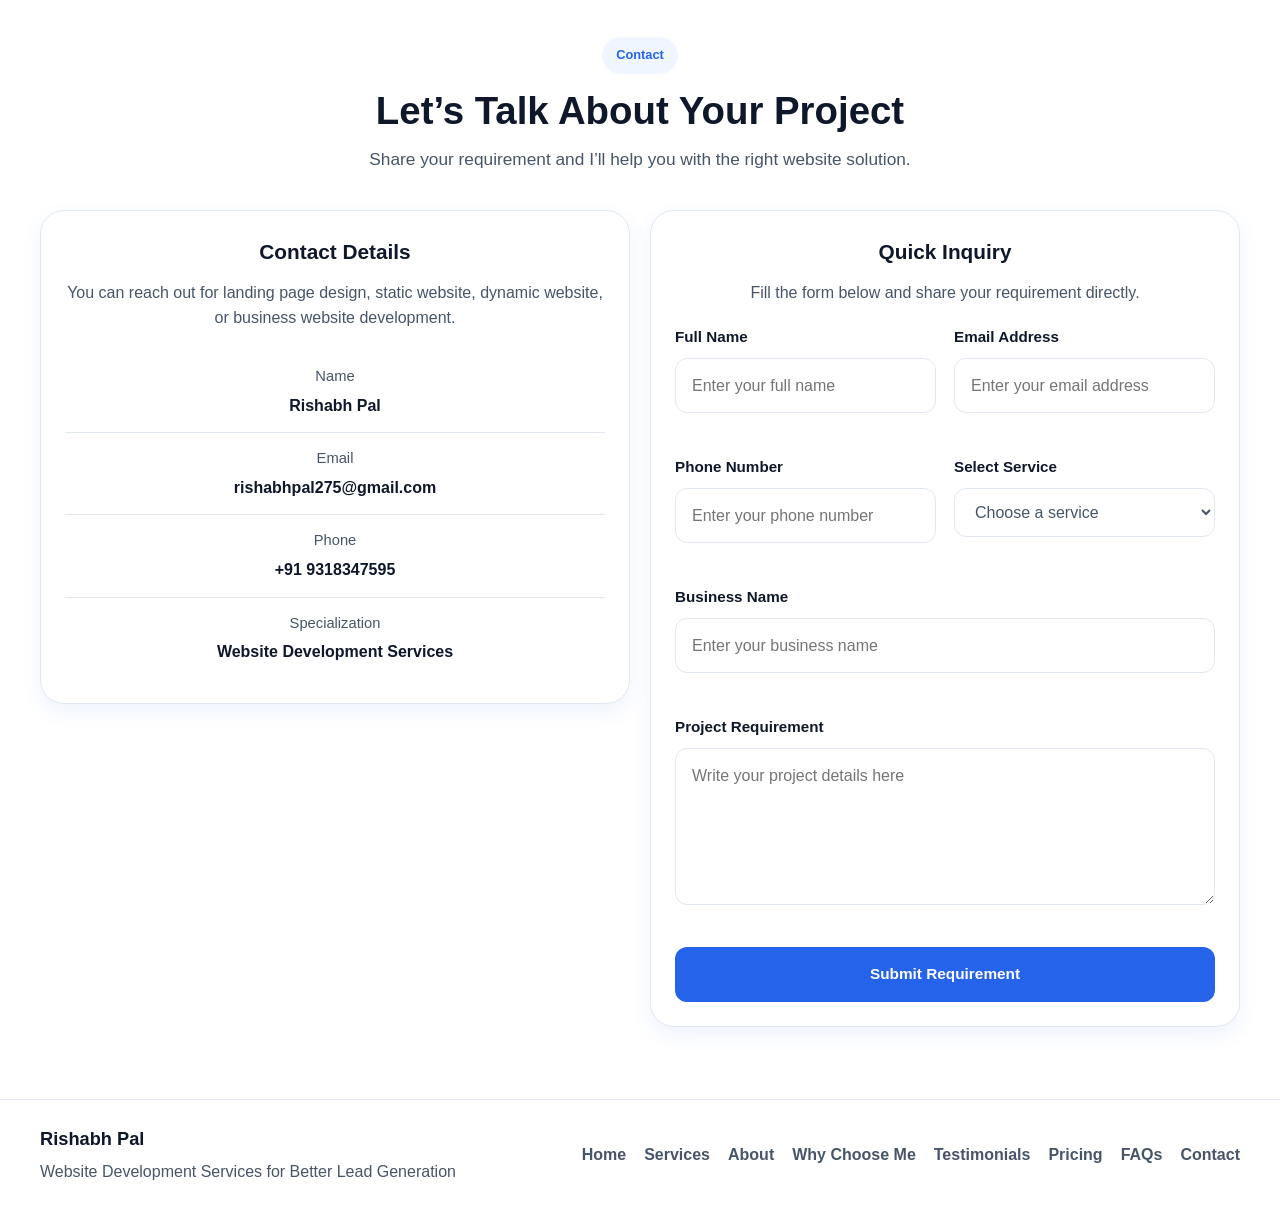
==== commit e94b40d4: "Update index.html" ====
--- a/LandingPage/index.html
+++ b/LandingPage/index.html
@@ -7,20 +7,20 @@
     content="width=device-width, initial-scale=1.0"
   />
 
-  <title>Rishabh Pal | Website & Landing Page Development</title>
+  <title>Rishabh Pal | Website Development Services</title>
 
   <meta
     name="description"
-    content="Rishabh Pal offers professional website development, landing page design, static websites, and dynamic websites for businesses looking to generate more leads online."
+    content="Professional website development, landing pages, static websites, and custom business websites by Rishabh Pal. Responsive, SEO-friendly, and lead-focused web development services."
   />
   <meta
     name="keywords"
-    content="Rishabh Pal, landing page developer, website developer, static website, dynamic website, lead generation website, HTML CSS JavaScript website"
+    content="website development, web developer, website developers, website dev, web development services, website development service, html web development, html in web development, website design and development services, web design services near me, custom web design, react web development"
   />
   <meta name="author" content="Rishabh Pal" />
   <meta name="robots" content="index, follow" />
 
-  <meta property="og:title" content="Rishabh Pal | Website & Landing Page Development" />
+  <meta property="og:title" content="Rishabh Pal | Website Development Services" />
   <meta
     property="og:description"
     content="Professional websites and lead generation landing pages built with responsive design and modern UI."
@@ -63,7 +63,10 @@
         <a href="#home" class="nav-link">Home</a>
         <a href="#services" class="nav-link">Services</a>
         <a href="#about" class="nav-link">About</a>
+        <a href="#why-choose-me" class="nav-link">Why Choose Me</a>
+        <a href="#testimonials" class="nav-link">Testimonials</a>
         <a href="#pricing" class="nav-link">Pricing</a>
+        <a href="#faq" class="nav-link">FAQs</a>
         <a href="#contact" class="nav-link">Contact</a>
         <button class="btn btn-primary mobile-cta open-modal-btn" type="button">
           Get Free Quote
@@ -77,18 +80,18 @@
   </header>
 
   <main>
-    <!-- Hero -->
+    <!-- Hero Section -->
     <section class="hero-section" id="home">
       <div class="container hero-grid">
         <div class="hero-content">
           <span class="section-badge">Responsive Websites for Better Lead Generation</span>
           <h1>
-            Build a Professional Website That Brings More Leads to Your Business
+            Professional Website Development That Helps Your Business Grow Online
           </h1>
           <p>
-            I create modern, responsive, and SEO-friendly websites and landing pages
-            using HTML, CSS, and JavaScript to help businesses build trust and
-            generate quality inquiries online.
+            I build modern, responsive, and SEO-friendly websites, landing pages,
+            and custom web solutions using HTML, CSS, JavaScript, and modern front-end
+            technologies to help businesses attract more leads and build trust online.
           </p>
 
           <div class="hero-actions">
@@ -101,15 +104,15 @@
       </div>
     </section>
 
-    <!-- Services -->
+    <!-- Services Section -->
     <section class="section" id="services">
       <div class="container">
         <div class="section-heading">
           <span class="section-badge">Services</span>
-          <h2>Website Solutions Designed for Business Growth</h2>
+          <h2>Website Development Services Designed for Business Growth</h2>
           <p>
             I help businesses create a strong online presence with clean design,
-            fast layouts, and conversion-focused pages.
+            fast layouts, responsive sections, and conversion-focused pages.
           </p>
         </div>
 
@@ -117,55 +120,55 @@
           <article class="info-card">
             <h3>Landing Page Design</h3>
             <p>
-              High-converting landing pages designed for campaigns, promotions,
+              High-converting landing pages for campaigns, promotions,
               ads, and service lead generation.
             </p>
           </article>
 
           <article class="info-card">
-            <h3>Static Website</h3>
-            <p>
-              Fast and lightweight websites for businesses that want a clean and
-              professional digital presence.
-            </p>
-          </article>
-
-          <article class="info-card">
-            <h3>Dynamic Website</h3>
-            <p>
-              Flexible websites with advanced sections, interactive UI, and
-              scalable front-end architecture.
-            </p>
-          </article>
-
-          <article class="info-card">
-            <h3>Business Website</h3>
-            <p>
-              Service pages, company profile pages, and modern layouts that build
-              trust with customers.
+            <h3>Static Website Development</h3>
+            <p>
+              Fast and lightweight websites for businesses that want a clean
+              and professional digital presence.
+            </p>
+          </article>
+
+          <article class="info-card">
+            <h3>Dynamic Website Development</h3>
+            <p>
+              Flexible websites with advanced sections, interactive UI,
+              and scalable front-end architecture.
+            </p>
+          </article>
+
+          <article class="info-card">
+            <h3>Business Website Design</h3>
+            <p>
+              Service pages, company profiles, and professional layouts
+              that build customer trust.
             </p>
           </article>
 
           <article class="info-card">
             <h3>Responsive UI Design</h3>
             <p>
-              Every section is optimized for all screen sizes to ensure a better
-              user experience everywhere.
+              Every section is optimized for mobile, tablet, laptop,
+              and desktop screens.
             </p>
           </article>
 
           <article class="info-card">
             <h3>Lead Form Integration</h3>
             <p>
-              Smart inquiry forms and call-to-action placement designed to help
-              you capture more business leads.
-            </p>
-          </article>
-        </div>
-      </div>
-    </section>
-
-    <!-- About -->
+              Smart inquiry forms and call-to-action placement designed
+              to capture more leads.
+            </p>
+          </article>
+        </div>
+      </div>
+    </section>
+
+    <!-- About Section -->
     <section class="section section-soft" id="about">
       <div class="container about-grid">
         <div class="about-content">
@@ -180,8 +183,8 @@
 
           <p class="about-text">
             My goal is simple: create digital experiences that look professional,
-            load smoothly, and guide visitors toward taking action. Whether you
-            need a landing page, static website, or dynamic business website,
+            load smoothly, and guide visitors toward taking action. Whether you need
+            a landing page, static website, custom design, or dynamic business website,
             I can help you build a stronger online presence.
           </p>
 
@@ -195,14 +198,123 @@
       </div>
     </section>
 
-    <!-- Pricing -->
+    <!-- Why Choose Me Section -->
+    <section class="section" id="why-choose-me">
+      <div class="container">
+        <div class="section-heading">
+          <span class="section-badge">Why Choose Me</span>
+          <h2>Why Choose Me for Your Website Development Project?</h2>
+          <p>
+            I focus on design quality, responsiveness, speed, and lead generation
+            so your website not only looks good but also performs well.
+          </p>
+        </div>
+
+        <div class="card-grid services-grid">
+          <article class="info-card">
+            <h3>Fast Delivery</h3>
+            <p>
+              Typically 3–7 days depending on project complexity and feature requirements.
+            </p>
+          </article>
+
+          <article class="info-card">
+            <h3>100% Responsive Design</h3>
+            <p>
+              Every website is fully optimized for mobile, tablet, laptop, and desktop screens.
+            </p>
+          </article>
+
+          <article class="info-card">
+            <h3>SEO-Friendly Structure</h3>
+            <p>
+              Clean code, proper meta tags, headings, and basic SEO structure are included.
+            </p>
+          </article>
+
+          <article class="info-card">
+            <h3>Custom UI Design</h3>
+            <p>
+              Your website is designed according to your business needs and brand style.
+            </p>
+          </article>
+
+          <article class="info-card">
+            <h3>Revision Support</h3>
+            <p>
+              I offer revisions so the final result matches your expectations properly.
+            </p>
+          </article>
+
+          <article class="info-card">
+            <h3>Post-Launch Help</h3>
+            <p>
+              I provide support even after launch to help you with setup and updates.
+            </p>
+          </article>
+        </div>
+      </div>
+    </section>
+
+    <!-- Testimonials Section -->
+    <section class="section section-soft" id="testimonials">
+      <div class="container">
+        <div class="section-heading">
+          <span class="section-badge">Clients & Testimonials</span>
+          <h2>What Clients Say About My Work</h2>
+          <p>
+            Feedback from clients who wanted professional websites and better online results.
+          </p>
+        </div>
+
+        <div class="card-grid testimonials-grid">
+          <article class="testimonial-card">
+            <div class="testimonial-stars">★★★★★</div>
+            <p class="testimonial-text">
+              “Amazing work quality. My landing page looks professional and responsive,
+              and I started getting better inquiries after launch.”
+            </p>
+            <div class="testimonial-user">
+              <h4>Rahul Sharma</h4>
+              <span>Business Owner</span>
+            </div>
+          </article>
+
+          <article class="testimonial-card">
+            <div class="testimonial-stars">★★★★★</div>
+            <p class="testimonial-text">
+              “Very supportive and fast delivery. The website design was clean,
+              modern, and exactly according to my requirement.”
+            </p>
+            <div class="testimonial-user">
+              <h4>Priya Verma</h4>
+              <span>Service Provider</span>
+            </div>
+          </article>
+
+          <article class="testimonial-card">
+            <div class="testimonial-stars">★★★★★</div>
+            <p class="testimonial-text">
+              “Best part was mobile responsiveness and clear call-to-action sections.
+              Great experience overall.”
+            </p>
+            <div class="testimonial-user">
+              <h4>Aman Gupta</h4>
+              <span>Startup Founder</span>
+            </div>
+          </article>
+        </div>
+      </div>
+    </section>
+
+    <!-- Pricing Section -->
     <section class="section" id="pricing">
       <div class="container">
         <div class="section-heading">
           <span class="section-badge">Pricing</span>
           <h2>Choose the Right Plan for Your Website</h2>
           <p>
-            Flexible pricing plans designed to suit your business needs and help you launch your website quickly.
+            Flexible pricing plans designed to suit your business needs and help you launch quickly.
           </p>
         </div>
 
@@ -212,8 +324,8 @@
             <h3>Landing Page</h3>
             <p><strong>Starting at ₹2,999</strong></p>
             <p>
-              Perfect for lead generation with a single-page design, responsive layout,
-              and contact form integration.
+              Best for lead generation with a single-page design,
+              responsive layout, and contact form integration.
             </p>
           </article>
 
@@ -222,8 +334,8 @@
             <h3>Static Website</h3>
             <p><strong>Starting at ₹5,999</strong></p>
             <p>
-              Multi-page website with clean UI, fast performance, and mobile-friendly design
-              for your business presence.
+              Multi-page website with clean UI, fast performance,
+              and mobile-friendly design for your business.
             </p>
           </article>
 
@@ -232,8 +344,8 @@
             <h3>Dynamic Website</h3>
             <p><strong>Starting at ₹9,999</strong></p>
             <p>
-              Advanced website with dynamic content, admin panel, and database integration
-              for scalable applications.
+              Advanced website with dynamic content, interactive UI,
+              and scalable architecture.
             </p>
           </article>
 
@@ -242,15 +354,15 @@
             <h3>Custom Website</h3>
             <p><strong>Starting at ₹19,999</strong></p>
             <p>
-              Fully customized solution tailored to your business needs with modern tech stack,
-              API integrations, and high scalability.
-            </p>
-          </article>
-        </div>
-      </div>
-    </section>
-
-    <!-- CTA -->
+              Fully customized solution tailored to your business needs
+              with modern tech stack and integrations.
+            </p>
+          </article>
+        </div>
+      </div>
+    </section>
+
+    <!-- CTA Section -->
     <section class="cta-section">
       <div class="container cta-box">
         <div class="cta-content">
@@ -258,7 +370,7 @@
           <h2>Need a Website, Landing Page, Static Website, or Dynamic Website?</h2>
           <p>
             Let’s create a modern and professional web presence that helps your
-            business attract more customers.
+            business attract more customers and generate more leads.
           </p>
         </div>
         <button class="btn btn-light open-modal-btn" type="button">
@@ -267,7 +379,92 @@
       </div>
     </section>
 
-    <!-- Contact -->
+    <!-- FAQ Section -->
+    <section class="section section-soft" id="faq">
+      <div class="container">
+        <div class="section-heading">
+          <span class="section-badge">FAQs</span>
+          <h2>Frequently Asked Questions</h2>
+          <p>
+            Common questions clients usually ask before starting a website project.
+          </p>
+        </div>
+
+        <div class="faq-container">
+          <article class="faq-item">
+            <button class="faq-question" type="button">
+              <span>How long does it take to build a website?</span>
+              <span class="faq-icon">+</span>
+            </button>
+            <div class="faq-answer">
+              <p>Typically 3–7 days depending on complexity.</p>
+            </div>
+          </article>
+
+          <article class="faq-item">
+            <button class="faq-question" type="button">
+              <span>Do you provide hosting and domain?</span>
+              <span class="faq-icon">+</span>
+            </button>
+            <div class="faq-answer">
+              <p>I can guide you or set it up for you.</p>
+            </div>
+          </article>
+
+          <article class="faq-item">
+            <button class="faq-question" type="button">
+              <span>Will my website be mobile-friendly?</span>
+              <span class="faq-icon">+</span>
+            </button>
+            <div class="faq-answer">
+              <p>Yes, 100% responsive on all devices.</p>
+            </div>
+          </article>
+
+          <article class="faq-item">
+            <button class="faq-question" type="button">
+              <span>Can I request changes after delivery?</span>
+              <span class="faq-icon">+</span>
+            </button>
+            <div class="faq-answer">
+              <p>Yes, I offer revisions to ensure satisfaction.</p>
+            </div>
+          </article>
+
+          <article class="faq-item">
+            <button class="faq-question" type="button">
+              <span>Is SEO included?</span>
+              <span class="faq-icon">+</span>
+            </button>
+            <div class="faq-answer">
+              <p>Basic SEO structure is included in all websites.</p>
+            </div>
+          </article>
+
+          <article class="faq-item">
+            <button class="faq-question" type="button">
+              <span>How do we communicate?</span>
+              <span class="faq-icon">+</span>
+            </button>
+            <div class="faq-answer">
+              <p>WhatsApp, call, or email — whatever you prefer.</p>
+            </div>
+          </article>
+
+          <article class="faq-item">
+            <button class="faq-question" type="button">
+              <span>Do you offer support after launch?</span>
+              <span class="faq-icon">+</span>
+            </button>
+            <div class="faq-answer">
+              <p>Yes, I provide post-launch support.</p>
+            </div>
+          </article>
+        </div>
+      </div>
+    </section>
+
+    <!-- Contact Section -->
     <section class="section" id="contact">
       <div class="container">
         <div class="section-heading">
@@ -282,8 +479,8 @@
           <div class="contact-card">
             <h3>Contact Details</h3>
             <p>
-              You can reach out for landing page design, static website, dynamic
-              website, or business website development.
+              You can reach out for landing page design, static website,
+              dynamic website, or business website development.
             </p>
 
             <div class="contact-item">
@@ -303,7 +500,7 @@
 
             <div class="contact-item">
               <span>Specialization</span>
-              <strong>Website & Landing Page Development</strong>
+              <strong>Website Development Services</strong>
             </div>
           </div>
 
@@ -313,7 +510,6 @@
               Fill the form below and share your requirement directly.
             </p>
 
-            <!-- Bottom form visible by default -->
             <form id="contactForm" class="lead-form inline-contact-form" novalidate>
               <div class="form-group">
                 <label for="contactFullName">Full Name</label>
@@ -381,14 +577,17 @@
     <div class="container footer-wrapper">
       <div class="footer-left">
         <h3>Rishabh Pal</h3>
-        <p>Website & Landing Page Solutions for Better Lead Generation</p>
+        <p>Website Development Services for Better Lead Generation</p>
       </div>
 
       <div class="footer-links">
         <a href="#home">Home</a>
         <a href="#services">Services</a>
         <a href="#about">About</a>
+        <a href="#why-choose-me">Why Choose Me</a>
+        <a href="#testimonials">Testimonials</a>
         <a href="#pricing">Pricing</a>
+        <a href="#faq">FAQs</a>
         <a href="#contact">Contact</a>
       </div>
     </div>
--- a/LandingPage/style.css
+++ b/LandingPage/style.css
@@ -73,7 +73,7 @@
 }
 
 .section {
-  padding: 90px 0;
+  padding: 72px 0;
 }
 
 .section-soft {
@@ -83,12 +83,12 @@
 .section-heading {
   max-width: 760px;
   text-align: center;
-  margin: 0 auto 50px;
+  margin: 0 auto 36px;
 }
 
 .section-heading.left-align {
   text-align: left;
-  margin: 0 0 24px;
+  margin: 0 0 20px;
 }
 
 .section-badge {
@@ -99,7 +99,7 @@
   color: var(--primary-color);
   font-size: clamp(0.8rem, 1vw, 0.94rem);
   font-weight: 700;
-  margin-bottom: 16px;
+  margin-bottom: 14px;
 }
 
 .badge-light {
@@ -111,7 +111,7 @@
   font-size: clamp(1.8rem, 3vw, 2.8rem);
   line-height: 1.2;
   color: var(--heading-color);
-  margin-bottom: 14px;
+  margin-bottom: 12px;
 }
 
 .section-heading p {
@@ -120,7 +120,7 @@
 
 .card-grid {
   display: grid;
-  gap: 24px;
+  gap: 20px;
 }
 
 /* Buttons */
@@ -166,6 +166,35 @@
   transform: translateY(-2px);
 }
 
+/* Floating Contact Buttons */
+.floating-contact {
+  position: fixed;
+  left: 16px;
+  bottom: 20px;
+  z-index: 1500;
+  display: flex;
+  flex-direction: column;
+  gap: 10px;
+}
+
+.floating-btn {
+  min-width: 120px;
+  padding: 12px 16px;
+  border-radius: 999px;
+  color: #fff;
+  font-weight: 700;
+  text-align: center;
+  box-shadow: var(--shadow-md);
+}
+
+.whatsapp-btn {
+  background: #25d366;
+}
+
+.call-btn {
+  background: #2563eb;
+}
+
 /* Header */
 .site-header {
   position: sticky;
@@ -177,7 +206,7 @@
 }
 
 .nav-wrapper {
-  min-height: 78px;
+  min-height: 72px;
   display: flex;
   align-items: center;
   justify-content: space-between;
@@ -193,7 +222,7 @@
 .nav-menu {
   display: flex;
   align-items: center;
-  gap: 24px;
+  gap: 20px;
 }
 
 .nav-menu a {
@@ -250,136 +279,40 @@
 
 /* Hero */
 .hero-section {
-  padding: 95px 0 70px;
+  padding: 72px 0 48px;
   background: linear-gradient(180deg, #f8fbff 0%, #ffffff 100%);
 }
 
 .hero-grid {
   display: grid;
-  grid-template-columns: 1.1fr 0.9fr;
-  gap: 40px;
+  grid-template-columns: 1fr;
+  gap: 28px;
   align-items: center;
+}
+
+.hero-content {
+  text-align: center;
 }
 
 .hero-content h1 {
   font-size: clamp(2rem, 4.2vw, 4rem);
   line-height: 1.15;
   color: var(--heading-color);
-  margin-bottom: 18px;
+  margin-bottom: 16px;
 }
 
 .hero-content p {
   font-size: clamp(1rem, 1.5vw, 1.12rem);
-  max-width: 640px;
-  margin-bottom: 28px;
+  max-width: 760px;
+  margin: 0 auto 24px;
 }
 
 .hero-actions {
   display: flex;
   flex-wrap: wrap;
   gap: 14px;
-  margin-bottom: 28px;
-}
-
-.hero-points {
-  display: grid;
-  grid-template-columns: repeat(3, 1fr);
-  gap: 16px;
-}
-
-.hero-point-card {
-  background: var(--card-bg);
-  border: 1px solid var(--soft-border);
-  border-radius: var(--radius-md);
-  padding: 18px;
-  box-shadow: var(--shadow-sm);
-}
-
-.hero-point-card h3 {
-  color: var(--heading-color);
-  font-size: 1.03rem;
-  margin-bottom: 6px;
-}
-
-.hero-point-card p {
   margin-bottom: 0;
-  font-size: 0.94rem;
-}
-
-.hero-visual {
-  display: flex;
   justify-content: center;
-}
-
-.mockup-card {
-  width: 100%;
-  max-width: 470px;
-  border-radius: var(--radius-lg);
-  overflow: hidden;
-  border: 1px solid var(--border-color);
-  background: var(--white-color);
-  box-shadow: var(--shadow-lg);
-}
-
-.mockup-top {
-  display: flex;
-  gap: 8px;
-  padding: 16px;
-  background: var(--primary-light);
-  border-bottom: 1px solid var(--border-color);
-}
-
-.mockup-top span {
-  width: 12px;
-  height: 12px;
-  border-radius: 50%;
-  background: var(--primary-color);
-  opacity: 0.35;
-}
-
-.mockup-body {
-  padding: 24px;
-}
-
-.mock-line,
-.mock-box,
-.mock-button {
-  border-radius: 14px;
-  background: linear-gradient(90deg, #dbeafe 0%, #eff6ff 100%);
-}
-
-.mock-line {
-  height: 22px;
-  margin-bottom: 14px;
-}
-
-.mock-line.large {
-  height: 120px;
-}
-
-.mock-line.medium {
-  width: 84%;
-}
-
-.mock-line.small {
-  width: 60%;
-}
-
-.mock-grid {
-  display: grid;
-  grid-template-columns: repeat(2, 1fr);
-  gap: 16px;
-  margin-bottom: 14px;
-}
-
-.mock-box {
-  height: 80px;
-}
-
-.mock-button {
-  width: 160px;
-  height: 46px;
-  background: var(--primary-color);
 }
 
 /* Cards */
@@ -391,9 +324,10 @@
   background: var(--card-bg);
   border: 1px solid var(--soft-border);
   border-radius: var(--radius-md);
-  padding: 28px 22px;
+  padding: 24px 20px;
   box-shadow: var(--shadow-sm);
   transition: var(--transition);
+  text-align: center;
 }
 
 .info-card:hover {
@@ -409,23 +343,29 @@
 
 .about-grid {
   display: grid;
-  grid-template-columns: 1fr 1fr;
-  gap: 28px;
+  grid-template-columns: 1fr;
+  gap: 24px;
   align-items: start;
 }
 
+.about-content {
+  text-align: center;
+}
+
 .about-text {
-  margin-bottom: 22px;
+  margin-bottom: 18px;
 }
 
 .about-list {
   display: grid;
-  gap: 14px;
+  gap: 12px;
+  justify-content: center;
 }
 
 .about-list li {
   position: relative;
-  padding-left: 22px;
+  padding-left: 20px;
+  text-align: left;
 }
 
 .about-list li::before {
@@ -439,47 +379,19 @@
   border-radius: 50%;
 }
 
-.about-box {
-  background: var(--white-color);
-  border: 1px solid var(--soft-border);
-  border-radius: var(--radius-lg);
-  padding: 28px;
-  box-shadow: var(--shadow-md);
-}
-
-.about-box h3 {
-  font-size: clamp(1.25rem, 2vw, 1.6rem);
-  color: var(--heading-color);
-  margin-bottom: 18px;
-}
-
-.about-feature {
-  padding: 16px 0;
-  border-bottom: 1px solid var(--soft-border);
-}
-
-.about-feature:last-child {
-  border-bottom: none;
-}
-
-.about-feature h4 {
-  color: var(--heading-color);
-  font-size: 1rem;
-  margin-bottom: 6px;
-}
-
 .process-grid {
   display: grid;
   grid-template-columns: repeat(4, 1fr);
-  gap: 22px;
+  gap: 20px;
 }
 
 .process-card {
   background: var(--card-bg);
   border: 1px solid var(--soft-border);
   border-radius: var(--radius-md);
-  padding: 26px 20px;
+  padding: 24px 18px;
   box-shadow: var(--shadow-sm);
+  text-align: center;
 }
 
 .process-card span {
@@ -492,7 +404,7 @@
   color: var(--primary-color);
   border-radius: 50%;
   font-weight: 800;
-  margin-bottom: 16px;
+  margin-bottom: 14px;
 }
 
 .process-card h3 {
@@ -501,30 +413,9 @@
   font-size: 1.06rem;
 }
 
-.stats-grid {
-  display: grid;
-  grid-template-columns: repeat(3, 1fr);
-  gap: 22px;
-}
-
-.stat-box {
-  text-align: center;
-  background: var(--white-color);
-  border: 1px solid var(--soft-border);
-  border-radius: var(--radius-md);
-  padding: 28px 22px;
-  box-shadow: var(--shadow-sm);
-}
-
-.stat-box h3 {
-  color: var(--heading-color);
-  margin-bottom: 10px;
-  font-size: 1.12rem;
-}
-
 /* CTA */
 .cta-section {
-  padding: 20px 0 90px;
+  padding: 10px 0 72px;
 }
 
 .cta-box {
@@ -532,7 +423,7 @@
   align-items: center;
   justify-content: space-between;
   gap: 24px;
-  padding: 42px 34px;
+  padding: 34px 28px;
   border-radius: var(--radius-lg);
   background: linear-gradient(135deg, var(--primary-color), var(--primary-dark));
   color: var(--white-color);
@@ -549,15 +440,17 @@
 .contact-grid {
   display: grid;
   grid-template-columns: repeat(2, 1fr);
-  gap: 24px;
+  gap: 20px;
+  align-items: start;
 }
 
 .contact-card {
   background: var(--card-bg);
   border: 1px solid var(--soft-border);
   border-radius: var(--radius-lg);
-  padding: 28px;
+  padding: 24px;
   box-shadow: var(--shadow-sm);
+  text-align: center;
 }
 
 .contact-card h3 {
@@ -567,11 +460,11 @@
 }
 
 .contact-card > p {
-  margin-bottom: 24px;
+  margin-bottom: 20px;
 }
 
 .contact-item {
-  padding: 16px 0;
+  padding: 14px 0;
   border-bottom: 1px solid var(--soft-border);
 }
 
@@ -590,9 +483,14 @@
   font-size: 1rem;
 }
 
+.inline-contact-form {
+  margin-top: 8px;
+  text-align: left;
+}
+
 /* Footer */
 .site-footer {
-  padding: 28px 0;
+  padding: 24px 0;
   border-top: 1px solid var(--soft-border);
   background: var(--white-color);
 }
@@ -678,6 +576,7 @@
 
 .modal-header {
   margin-bottom: 18px;
+  text-align: center;
 }
 
 .modal-header h2 {
@@ -753,6 +652,7 @@
   color: var(--success-color);
   font-weight: 700;
   display: none;
+  text-align: center;
 }
 
 .success-message.show {
@@ -766,38 +666,29 @@
 
 /* Responsive */
 @media (max-width: 1024px) {
-  .hero-grid,
-  .about-grid,
+  .services-grid {
+    grid-template-columns: repeat(2, 1fr);
+  }
+
+  .process-grid,
   .contact-grid {
     grid-template-columns: 1fr;
   }
 
-  .services-grid {
-    grid-template-columns: repeat(2, 1fr);
-  }
-
-  .process-grid {
-    grid-template-columns: repeat(2, 1fr);
-  }
-
-  .hero-points,
-  .stats-grid {
-    grid-template-columns: repeat(3, 1fr);
-  }
-
   .cta-box {
     flex-direction: column;
-    align-items: flex-start;
+    align-items: center;
+    text-align: center;
   }
 }
 
 @media (max-width: 768px) {
   .section {
-    padding: 72px 0;
+    padding: 58px 0;
   }
 
   .nav-wrapper {
-    min-height: 74px;
+    min-height: 70px;
     position: relative;
   }
 
@@ -843,6 +734,7 @@
   .nav-menu a {
     padding: 12px 10px;
     border-radius: 10px;
+    text-align: center;
   }
 
   .nav-menu a:hover {
@@ -850,7 +742,7 @@
   }
 
   .hero-section {
-    padding: 76px 0 54px;
+    padding: 56px 0 40px;
   }
 
   .hero-actions {
@@ -862,18 +754,26 @@
     width: 100%;
   }
 
-  .hero-points,
   .services-grid,
   .process-grid,
-  .stats-grid,
   .lead-form {
     grid-template-columns: 1fr;
   }
 
   .contact-card,
-  .about-box,
   .lead-modal {
-    padding: 22px;
+    padding: 20px;
+  }
+
+  .floating-contact {
+    left: 12px;
+    bottom: 14px;
+  }
+
+  .floating-btn {
+    min-width: 105px;
+    padding: 11px 14px;
+    font-size: 0.92rem;
   }
 }
 
@@ -883,7 +783,7 @@
   }
 
   .section {
-    padding: 60px 0;
+    padding: 50px 0;
   }
 
   .hero-content h1 {
@@ -903,18 +803,24 @@
 
   .info-card,
   .process-card,
-  .stat-box,
-  .contact-card,
-  .hero-point-card {
-    padding: 20px 16px;
-  }
-
-  .mockup-body {
-    padding: 18px;
+  .contact-card {
+    padding: 18px 14px;
   }
 
   .lead-modal {
     padding: 18px;
     border-radius: 20px;
   }
-}+
+  .floating-contact {
+    left: 10px;
+    right: 10px;
+    bottom: 10px;
+    flex-direction: row;
+  }
+
+  .floating-btn {
+    flex: 1;
+    min-width: auto;
+  }
+}
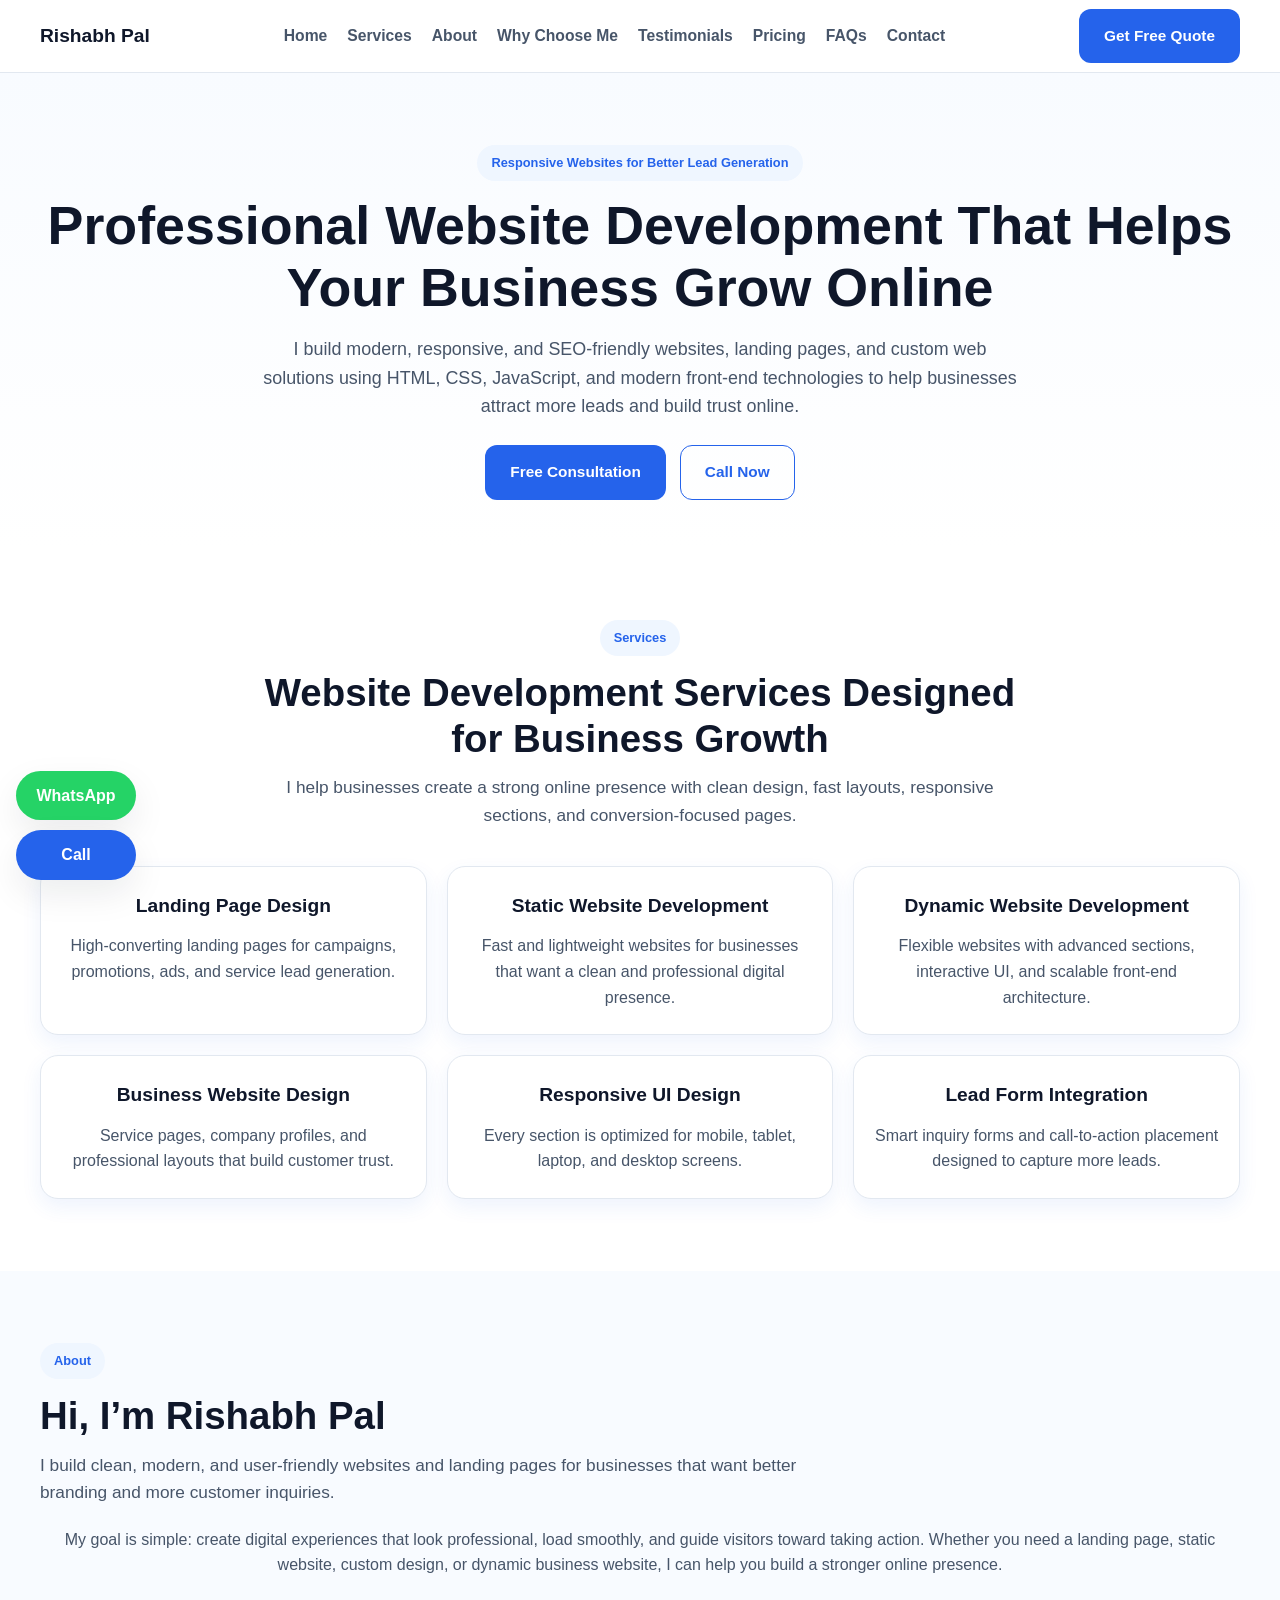
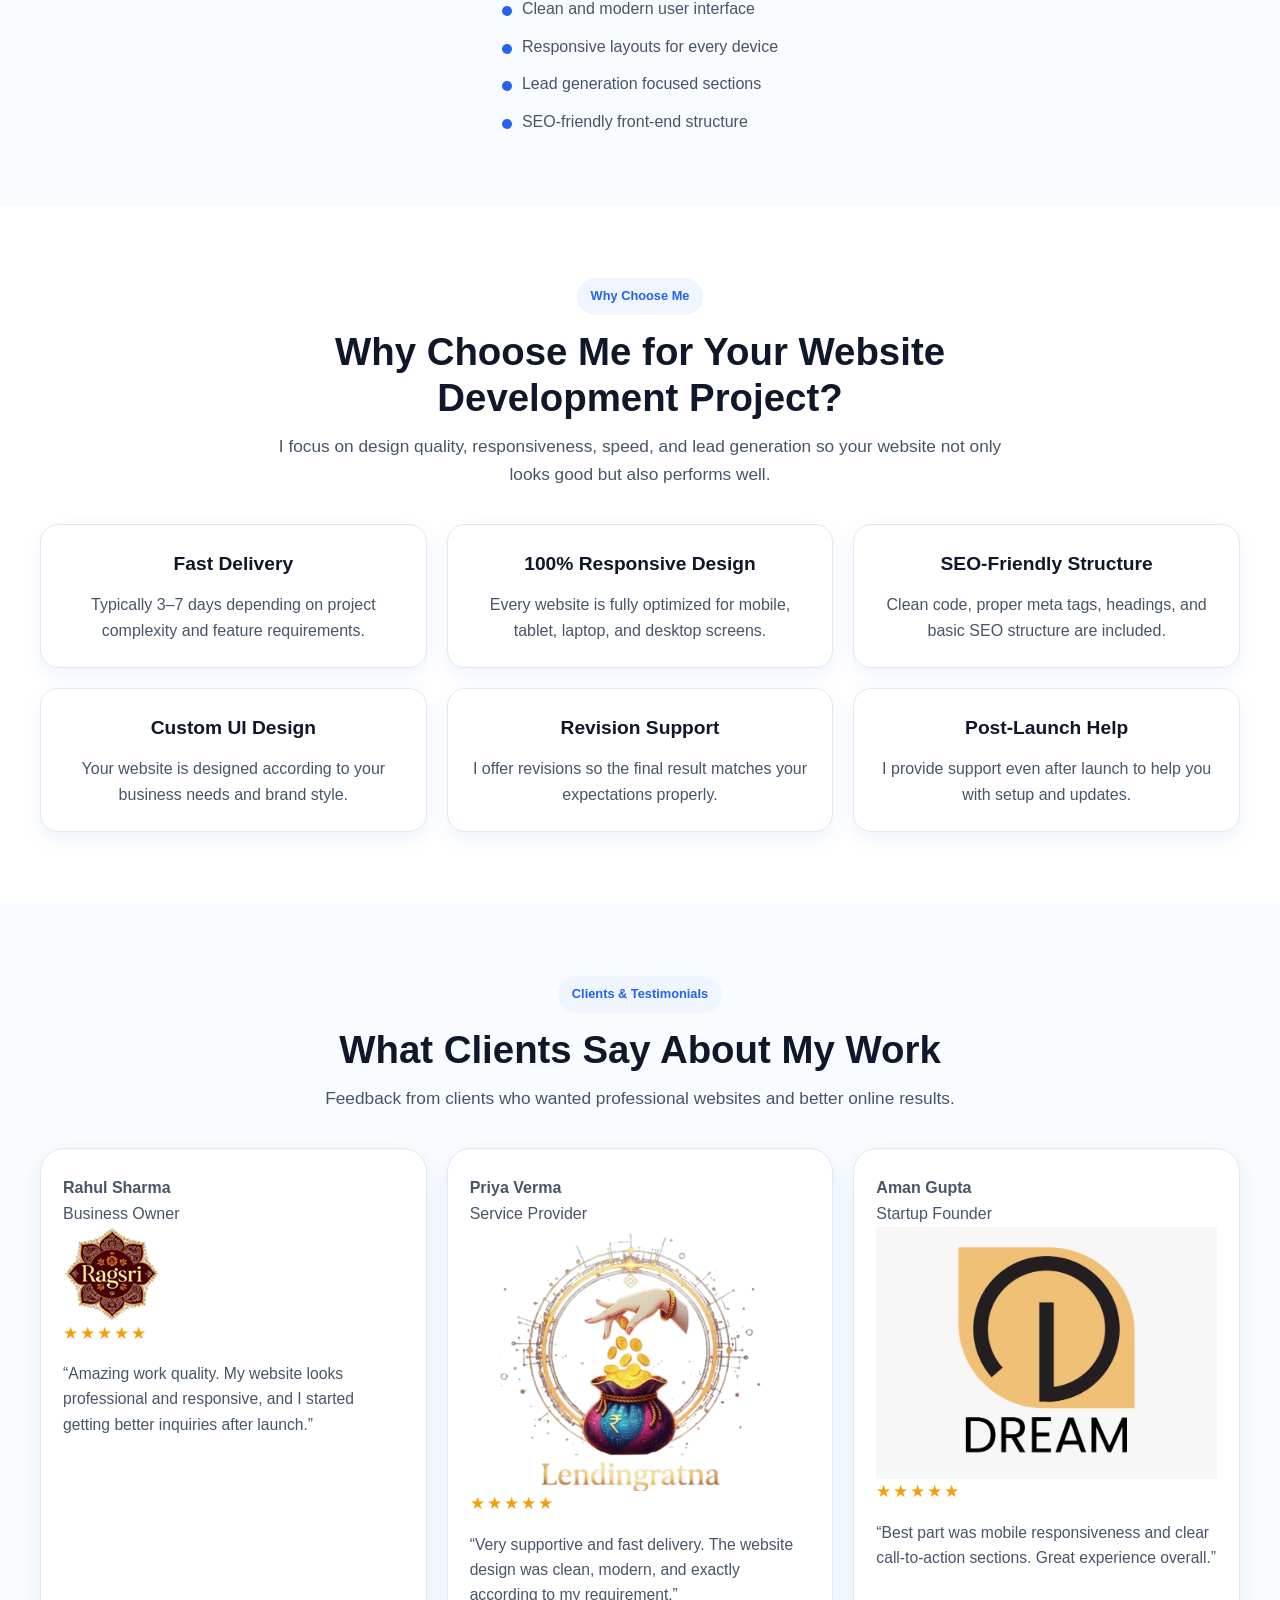
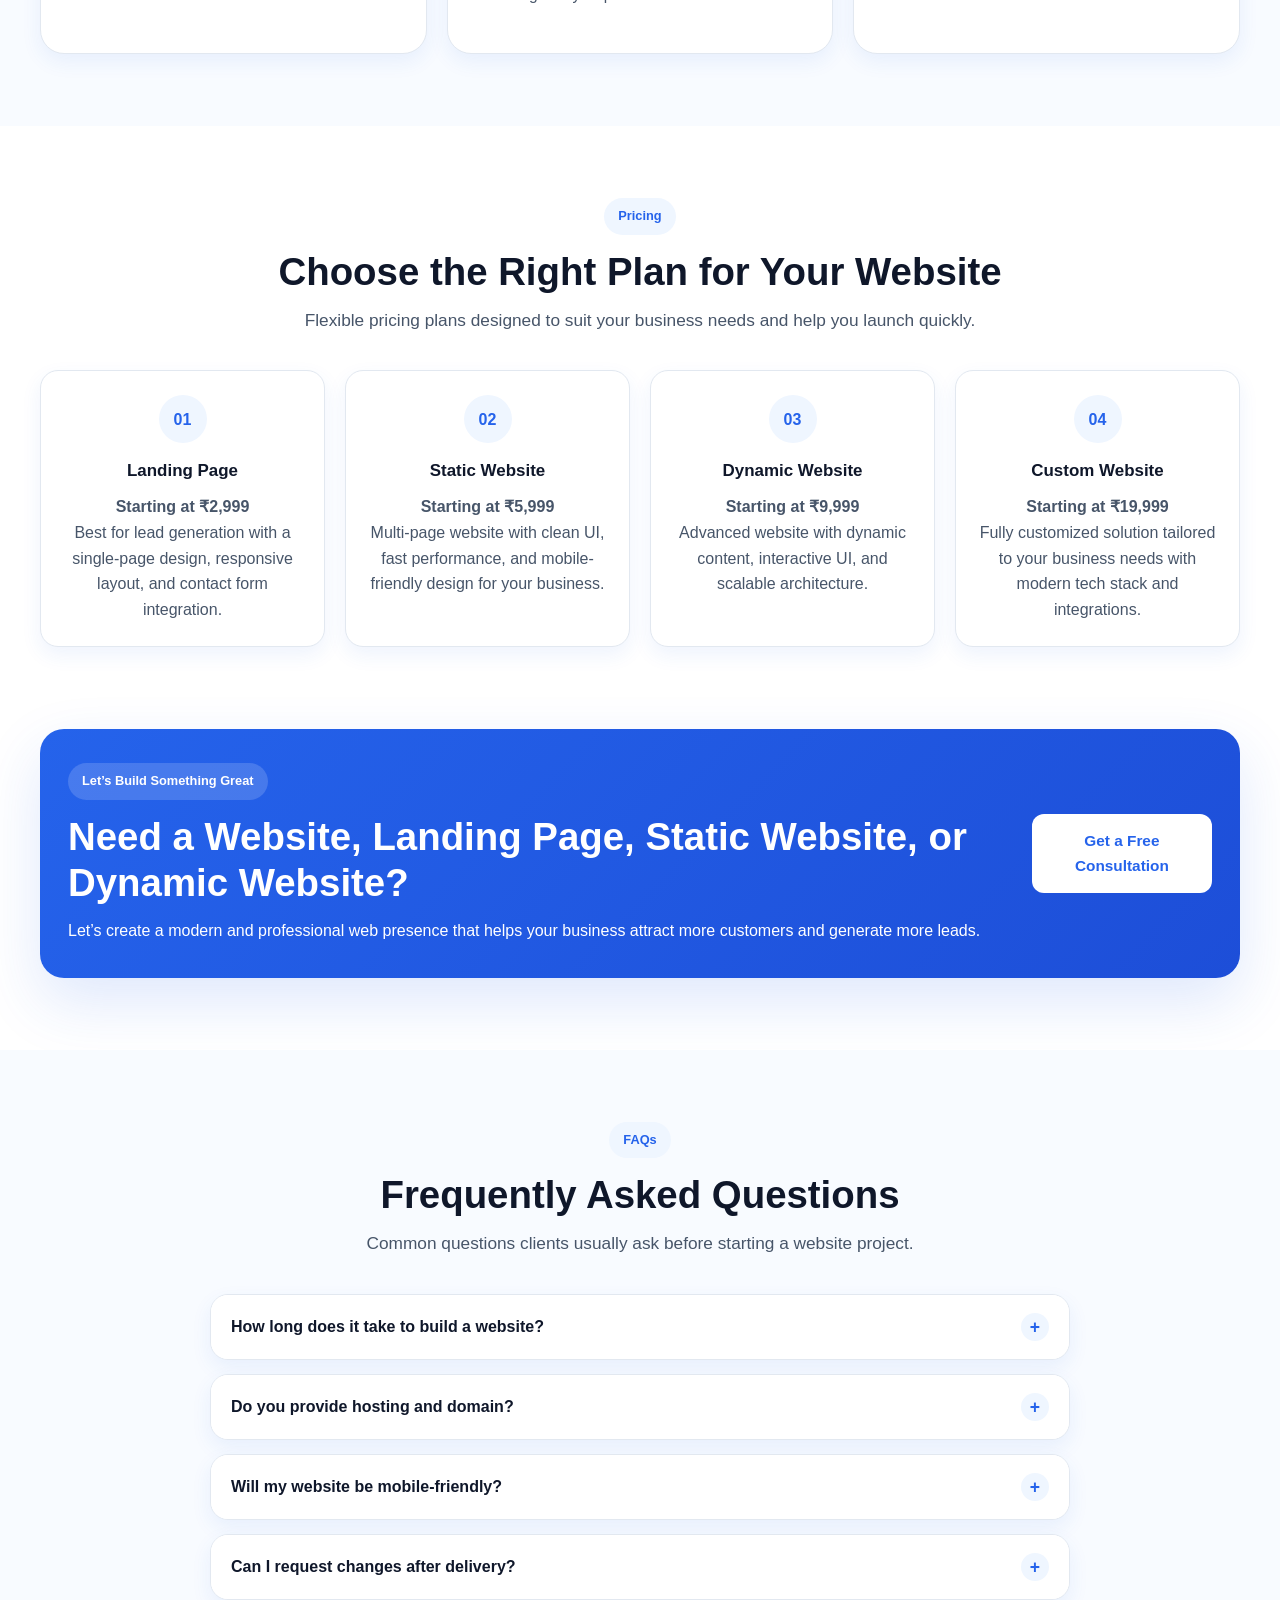
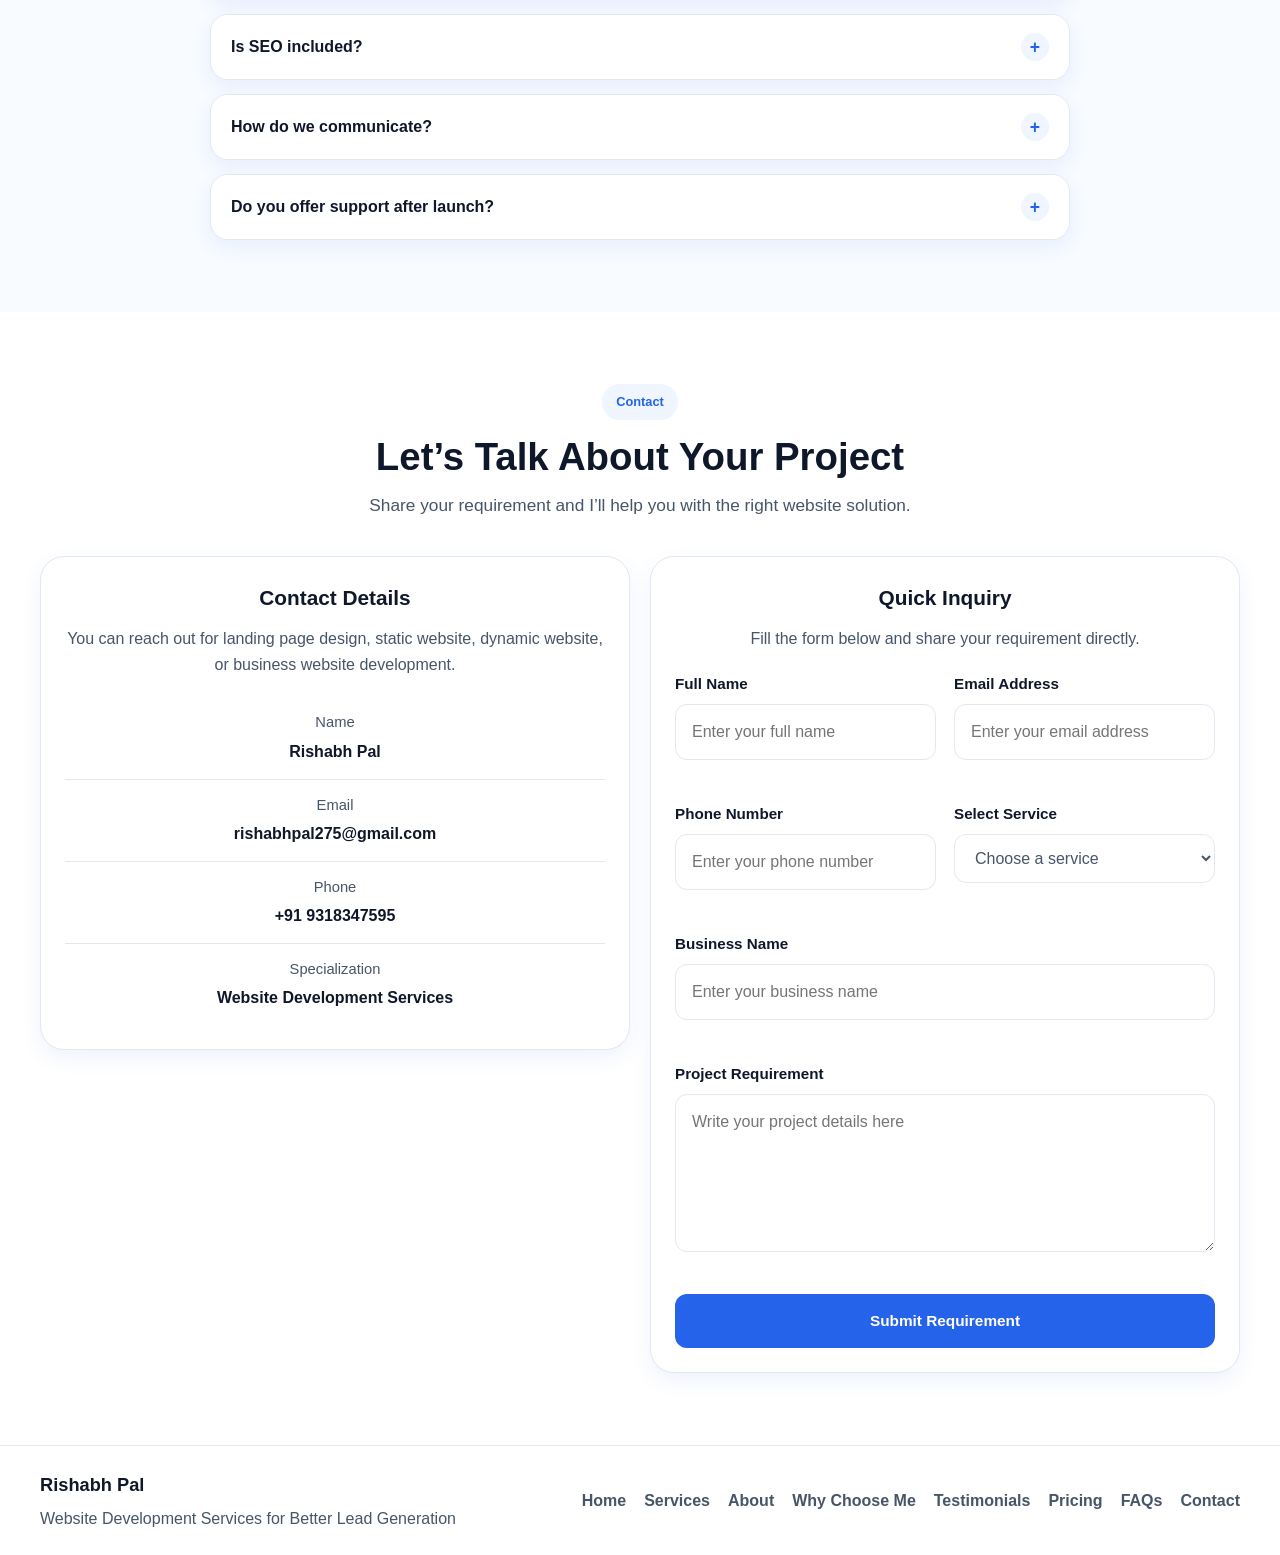
==== commit 669ca730: "Update index.html" ====
--- a/LandingPage/index.html
+++ b/LandingPage/index.html
@@ -257,55 +257,116 @@
     </section>
 
     <!-- Testimonials Section -->
-    <section class="section section-soft" id="testimonials">
-      <div class="container">
-        <div class="section-heading">
-          <span class="section-badge">Clients & Testimonials</span>
-          <h2>What Clients Say About My Work</h2>
-          <p>
-            Feedback from clients who wanted professional websites and better online results.
-          </p>
-        </div>
-
-        <div class="card-grid testimonials-grid">
-          <article class="testimonial-card">
-            <div class="testimonial-stars">★★★★★</div>
-            <p class="testimonial-text">
-              “Amazing work quality. My landing page looks professional and responsive,
-              and I started getting better inquiries after launch.”
-            </p>
-            <div class="testimonial-user">
+   <!-- Testimonials Section -->
+<section class="section section-soft" id="testimonials">
+  <div class="container">
+    <div class="section-heading">
+      <span class="section-badge">Clients & Testimonials</span>
+      <h2>What Clients Say About My Work</h2>
+      <p>
+        Feedback from clients who wanted professional websites and better online results.
+      </p>
+    </div>
+
+    <div class="card-grid testimonials-grid">
+      <!-- Testimonial Card 1 -->
+      <article class="testimonial-card">
+        <div class="testimonial-top">
+          <div class="client-profile">
+            <!-- <img
+              src=""
+              alt="Rahul Sharma"
+              class="client-image"
+            /> -->
+            <div class="client-details">
               <h4>Rahul Sharma</h4>
               <span>Business Owner</span>
             </div>
-          </article>
-
-          <article class="testimonial-card">
-            <div class="testimonial-stars">★★★★★</div>
-            <p class="testimonial-text">
-              “Very supportive and fast delivery. The website design was clean,
-              modern, and exactly according to my requirement.”
-            </p>
-            <div class="testimonial-user">
+          </div>
+
+          <div class="company-logo-wrap">
+            <img
+              src="assets/images/logo-two.png "
+              alt="Company Logo"
+              class="company-logo"
+            />
+          </div>
+        </div>
+
+        <div class="testimonial-stars">★★★★★</div>
+
+        <p class="testimonial-text">
+          “Amazing work quality. My website looks professional and responsive,
+          and I started getting better inquiries after launch.”
+        </p>
+      </article>
+
+      <!-- Testimonial Card 2 -->
+      <article class="testimonial-card">
+        <div class="testimonial-top">
+          <div class="client-profile">
+            <!-- <img
+              src="assets/images/testimonials/client-2.jpg"
+              alt="Priya Verma"
+              class="client-image"
+            /> -->
+            <div class="client-details">
               <h4>Priya Verma</h4>
               <span>Service Provider</span>
             </div>
-          </article>
-
-          <article class="testimonial-card">
-            <div class="testimonial-stars">★★★★★</div>
-            <p class="testimonial-text">
-              “Best part was mobile responsiveness and clear call-to-action sections.
-              Great experience overall.”
-            </p>
-            <div class="testimonial-user">
+          </div>
+
+          <div class="company-logo-wrap">
+            <img
+              src="assets/images/logo.png"
+              alt="Company Logo"
+              class="company-logo"
+            />
+          </div>
+        </div>
+
+        <div class="testimonial-stars">★★★★★</div>
+
+        <p class="testimonial-text">
+          “Very supportive and fast delivery. The website design was clean,
+          modern, and exactly according to my requirement.”
+        </p>
+      </article>
+
+      <!-- Testimonial Card 3 -->
+      <article class="testimonial-card">
+        <div class="testimonial-top">
+          <div class="client-profile">
+            <!-- <img
+              src="assets/images/testimonials/client-3.jpg"
+              alt="Aman Gupta"
+              class="client-image"
+            /> -->
+            <div class="client-details">
               <h4>Aman Gupta</h4>
               <span>Startup Founder</span>
             </div>
-          </article>
-        </div>
-      </div>
-    </section>
+          </div>
+
+          <div class="company-logo-wrap">
+            <img
+              src="assets/images/logo-three.jpeg"
+              alt="Company Logo"
+              class="company-logo"
+            />
+          </div>
+        </div>
+
+        <div class="testimonial-stars">★★★★★</div>
+
+        <p class="testimonial-text">
+          “Best part was mobile responsiveness and clear call-to-action sections.
+          Great experience overall.”
+        </p>
+      </article>
+    </div>
+  </div>
+</section>
 
     <!-- Pricing Section -->
     <section class="section" id="pricing">
--- a/LandingPage/style.css
+++ b/LandingPage/style.css
@@ -66,7 +66,7 @@
   list-style: none;
 }
 
-/* Global */
+/* Global Layout */
 .container {
   width: min(100% - 32px, var(--container-width));
   margin: 0 auto;
@@ -166,7 +166,7 @@
   transform: translateY(-2px);
 }
 
-/* Floating Contact Buttons */
+/* Floating Buttons */
 .floating-contact {
   position: fixed;
   left: 16px;
@@ -315,7 +315,7 @@
   justify-content: center;
 }
 
-/* Cards */
+/* Standard Cards */
 .services-grid {
   grid-template-columns: repeat(3, 1fr);
 }
@@ -341,6 +341,7 @@
   margin-bottom: 12px;
 }
 
+/* About */
 .about-grid {
   display: grid;
   grid-template-columns: 1fr;
@@ -379,6 +380,7 @@
   border-radius: 50%;
 }
 
+/* Pricing */
 .process-grid {
   display: grid;
   grid-template-columns: repeat(4, 1fr);
@@ -413,6 +415,50 @@
   font-size: 1.06rem;
 }
 
+/* Testimonials */
+.testimonials-grid {
+  grid-template-columns: repeat(3, 1fr);
+}
+
+.testimonial-card {
+  background: var(--card-bg);
+  border: 1px solid var(--soft-border);
+  border-radius: var(--radius-lg);
+  padding: 26px 22px;
+  box-shadow: var(--shadow-sm);
+  transition: var(--transition);
+  height: 100%;
+}
+
+.testimonial-card:hover {
+  transform: translateY(-6px);
+  box-shadow: var(--shadow-md);
+}
+
+.testimonial-stars {
+  color: #f59e0b;
+  font-size: 1.05rem;
+  letter-spacing: 2px;
+  margin-bottom: 14px;
+}
+
+.testimonial-text {
+  color: var(--text-color);
+  font-size: 0.98rem;
+  margin-bottom: 20px;
+}
+
+.testimonial-user h4 {
+  color: var(--heading-color);
+  font-size: 1.05rem;
+  margin-bottom: 4px;
+}
+
+.testimonial-user span {
+  font-size: 0.92rem;
+  color: var(--text-color);
+}
+
 /* CTA */
 .cta-section {
   padding: 10px 0 72px;
@@ -434,6 +480,70 @@
   font-size: clamp(1.7rem, 3vw, 2.5rem);
   line-height: 1.2;
   margin-bottom: 12px;
+}
+
+/* FAQ */
+.faq-container {
+  max-width: 860px;
+  margin: 0 auto;
+  display: grid;
+  gap: 14px;
+}
+
+.faq-item {
+  background: var(--card-bg);
+  border: 1px solid var(--soft-border);
+  border-radius: 18px;
+  overflow: hidden;
+  box-shadow: var(--shadow-sm);
+}
+
+.faq-question {
+  width: 100%;
+  padding: 18px 20px;
+  display: flex;
+  align-items: center;
+  justify-content: space-between;
+  gap: 16px;
+  text-align: left;
+  font-weight: 700;
+  color: var(--heading-color);
+  background: var(--white-color);
+}
+
+.faq-icon {
+  flex-shrink: 0;
+  width: 28px;
+  height: 28px;
+  display: inline-flex;
+  align-items: center;
+  justify-content: center;
+  border-radius: 50%;
+  background: var(--primary-light);
+  color: var(--primary-color);
+  font-size: 1.1rem;
+  font-weight: 700;
+  transition: var(--transition);
+}
+
+.faq-answer {
+  max-height: 0;
+  overflow: hidden;
+  transition: max-height 0.35s ease, padding 0.35s ease;
+  padding: 0 20px;
+}
+
+.faq-answer p {
+  padding-bottom: 18px;
+}
+
+.faq-item.active .faq-answer {
+  max-height: 180px;
+  padding-top: 2px;
+}
+
+.faq-item.active .faq-icon {
+  transform: rotate(45deg);
 }
 
 /* Contact */
@@ -659,14 +769,15 @@
   display: block;
 }
 
-/* Scroll lock */
+/* Scroll Lock */
 .body-lock {
   overflow: hidden;
 }
 
 /* Responsive */
 @media (max-width: 1024px) {
-  .services-grid {
+  .services-grid,
+  .testimonials-grid {
     grid-template-columns: repeat(2, 1fr);
   }
 
@@ -756,7 +867,8 @@
 
   .services-grid,
   .process-grid,
-  .lead-form {
+  .lead-form,
+  .testimonials-grid {
     grid-template-columns: 1fr;
   }
 
@@ -775,6 +887,11 @@
     padding: 11px 14px;
     font-size: 0.92rem;
   }
+
+  .faq-question {
+    padding: 16px;
+    font-size: 0.96rem;
+  }
 }
 
 @media (max-width: 480px) {
@@ -803,7 +920,8 @@
 
   .info-card,
   .process-card,
-  .contact-card {
+  .contact-card,
+  .testimonial-card {
     padding: 18px 14px;
   }
 
@@ -823,4 +941,8 @@
     flex: 1;
     min-width: auto;
   }
-}
+
+  .faq-answer p {
+    font-size: 0.94rem;
+  }
+}
